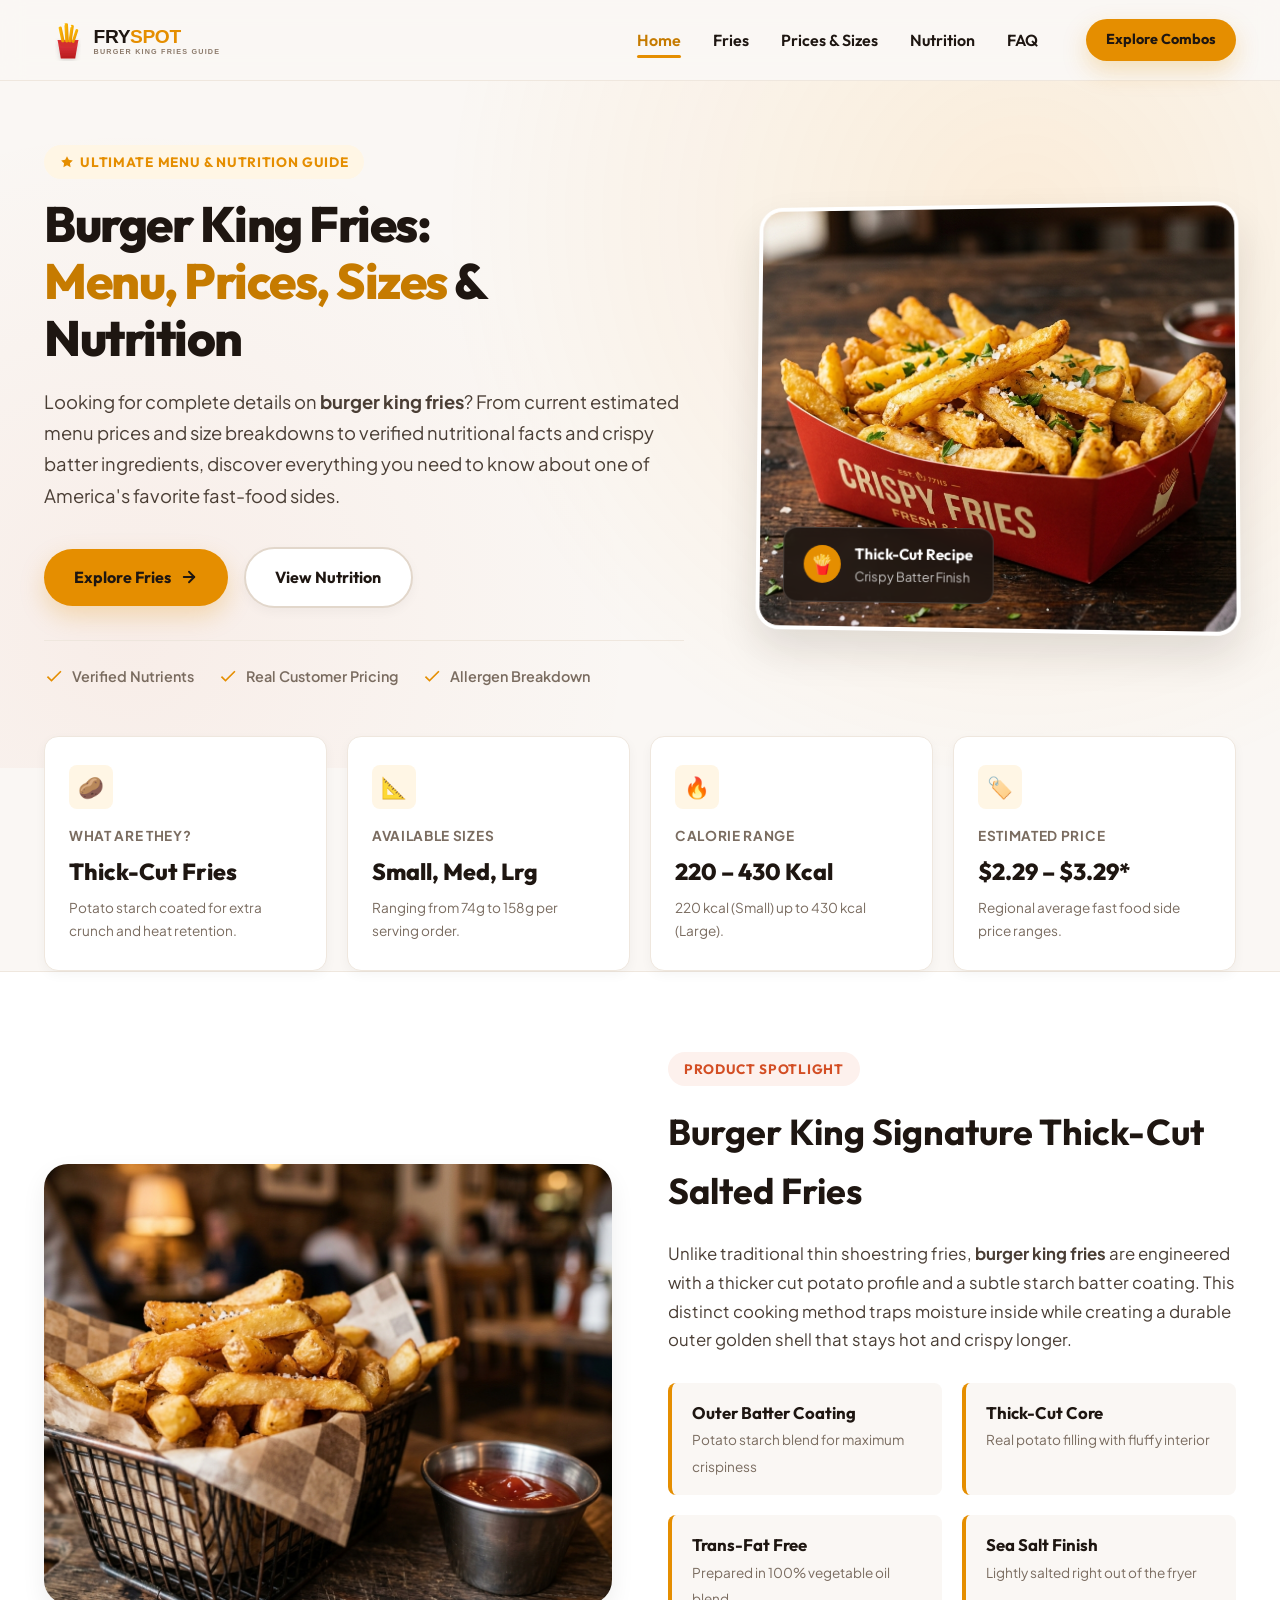
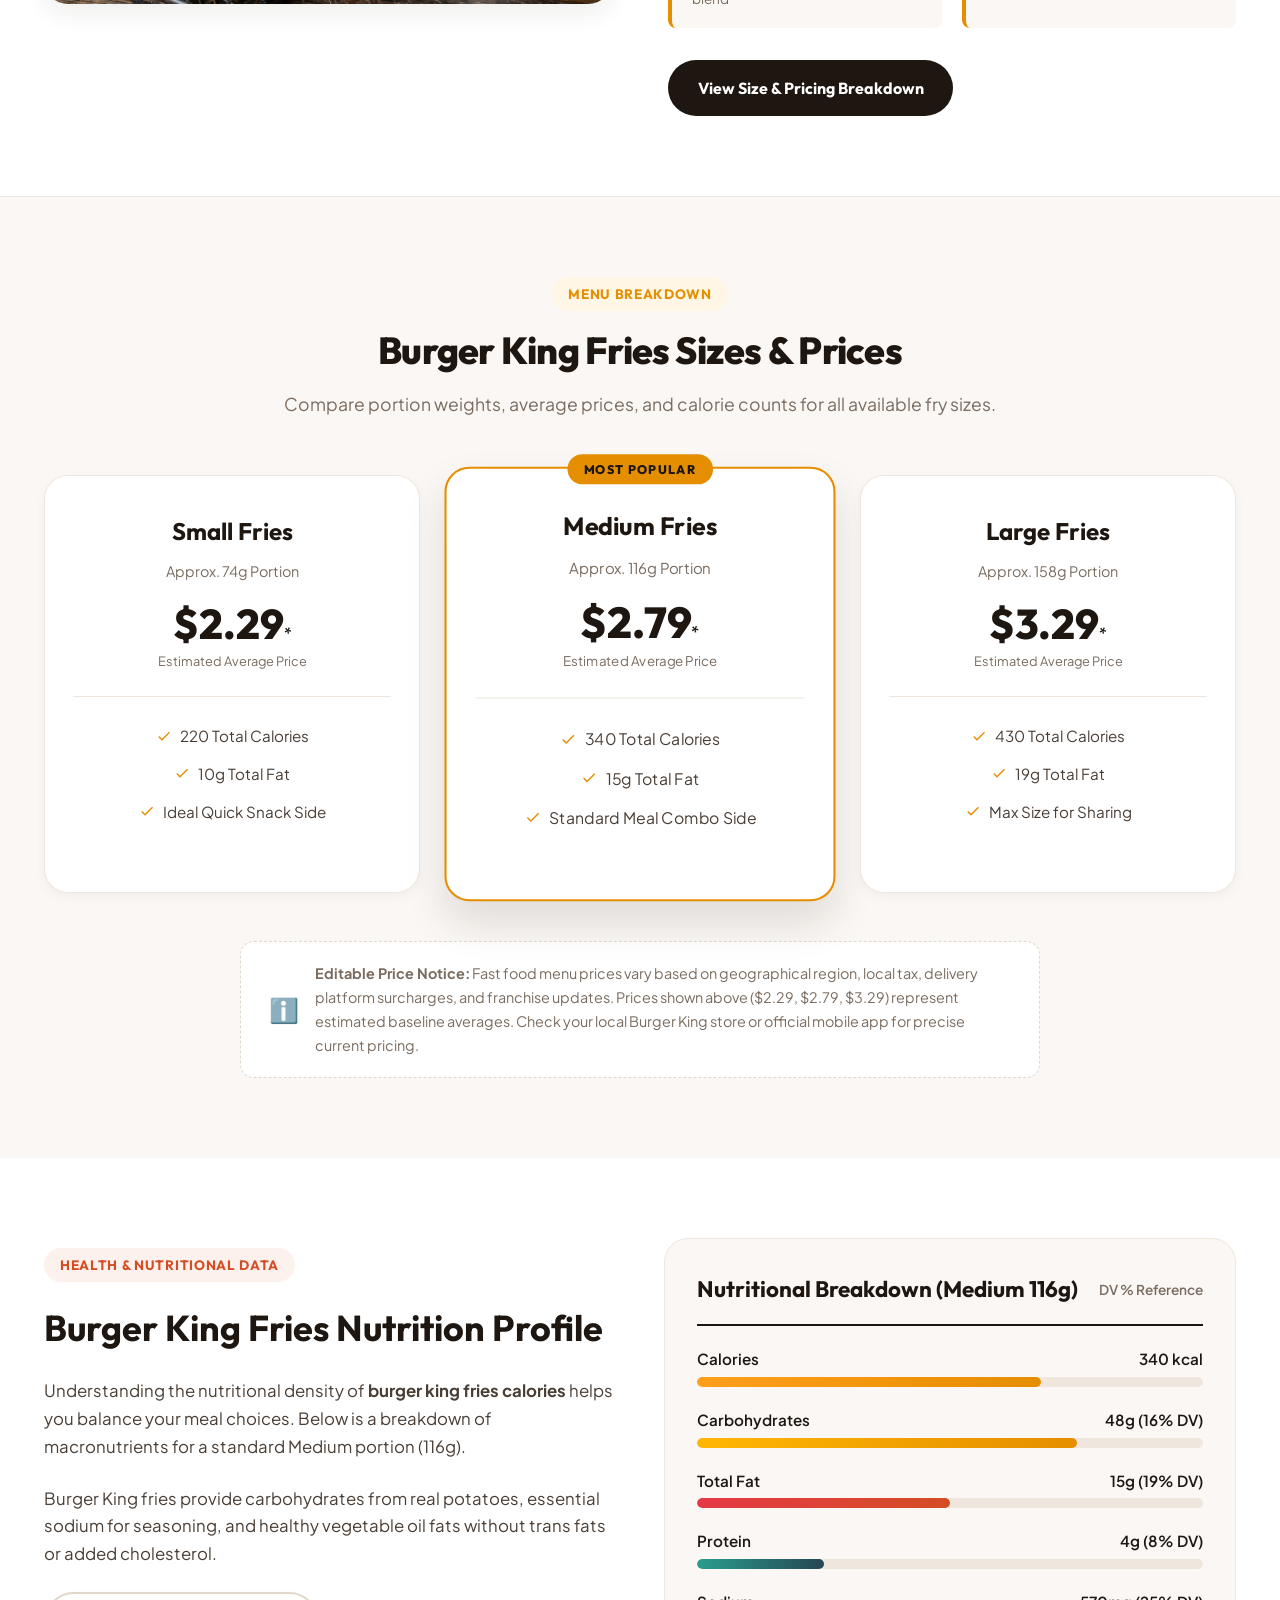
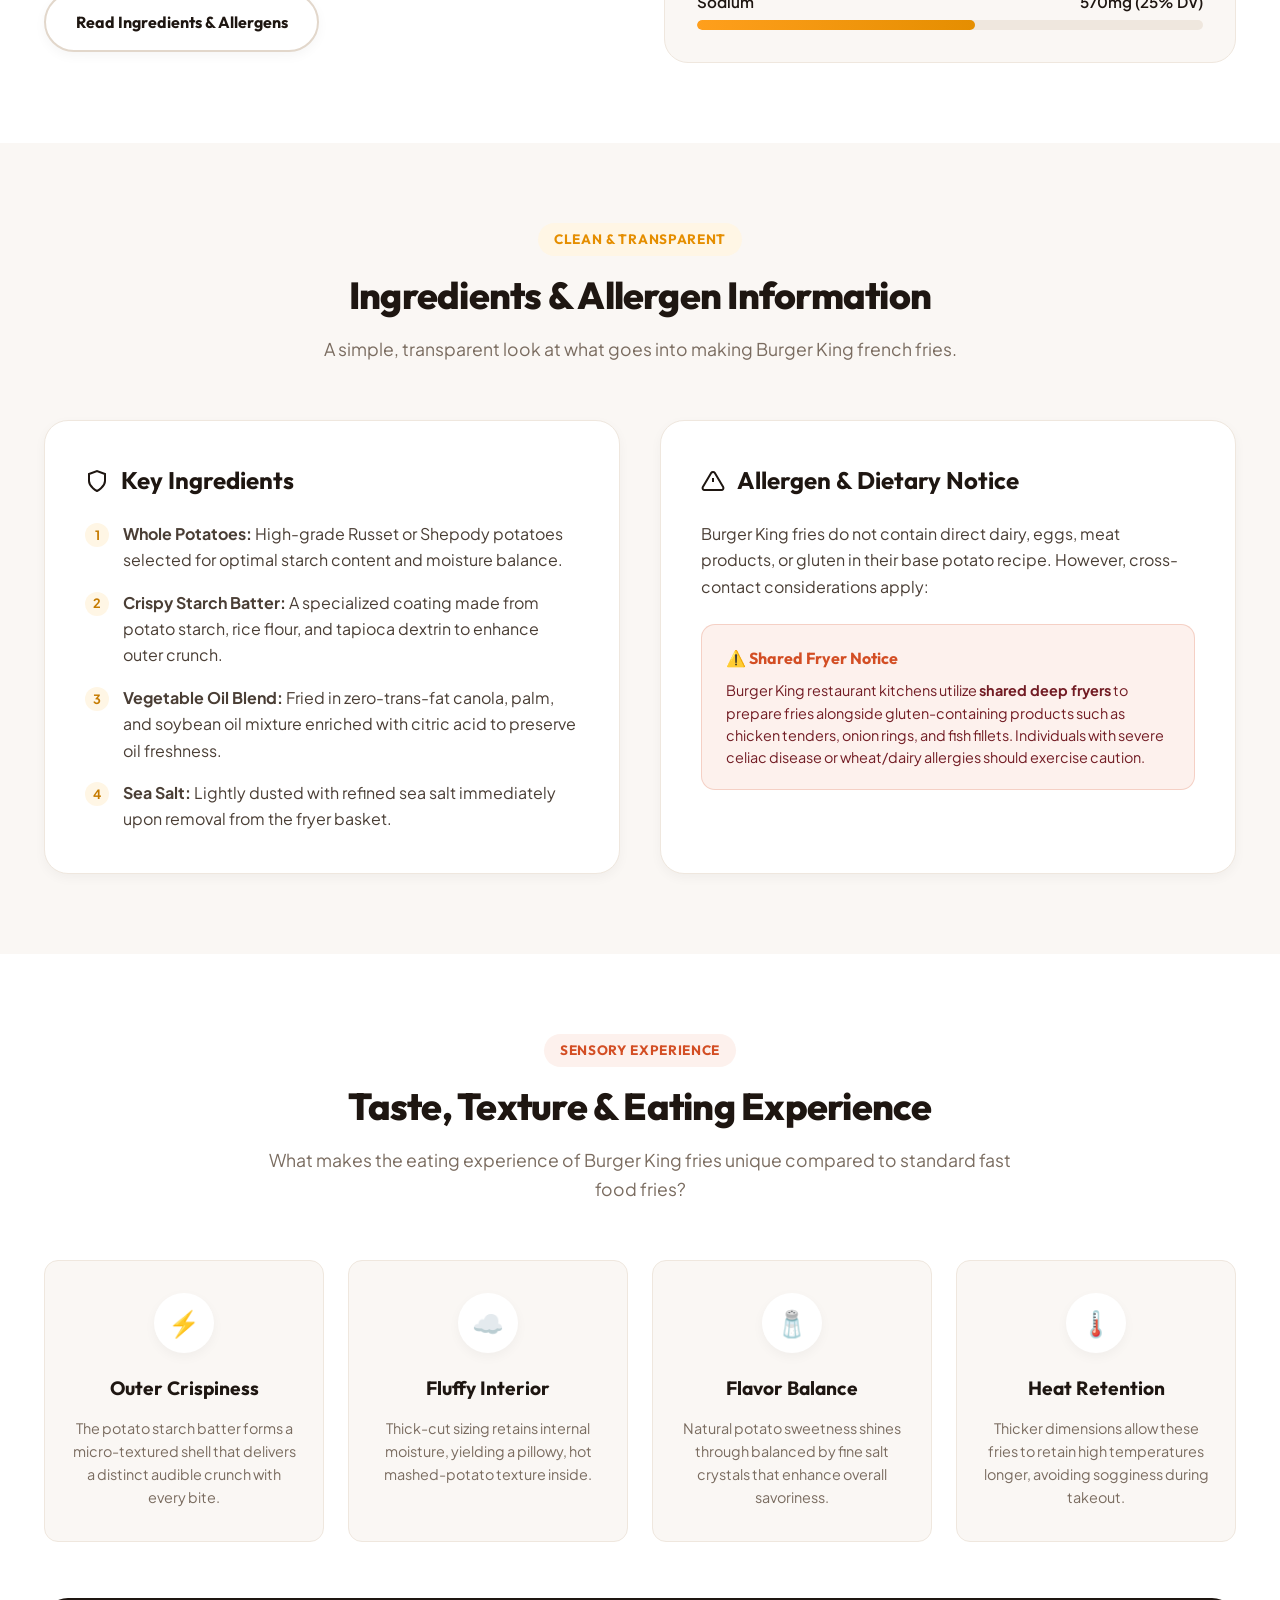
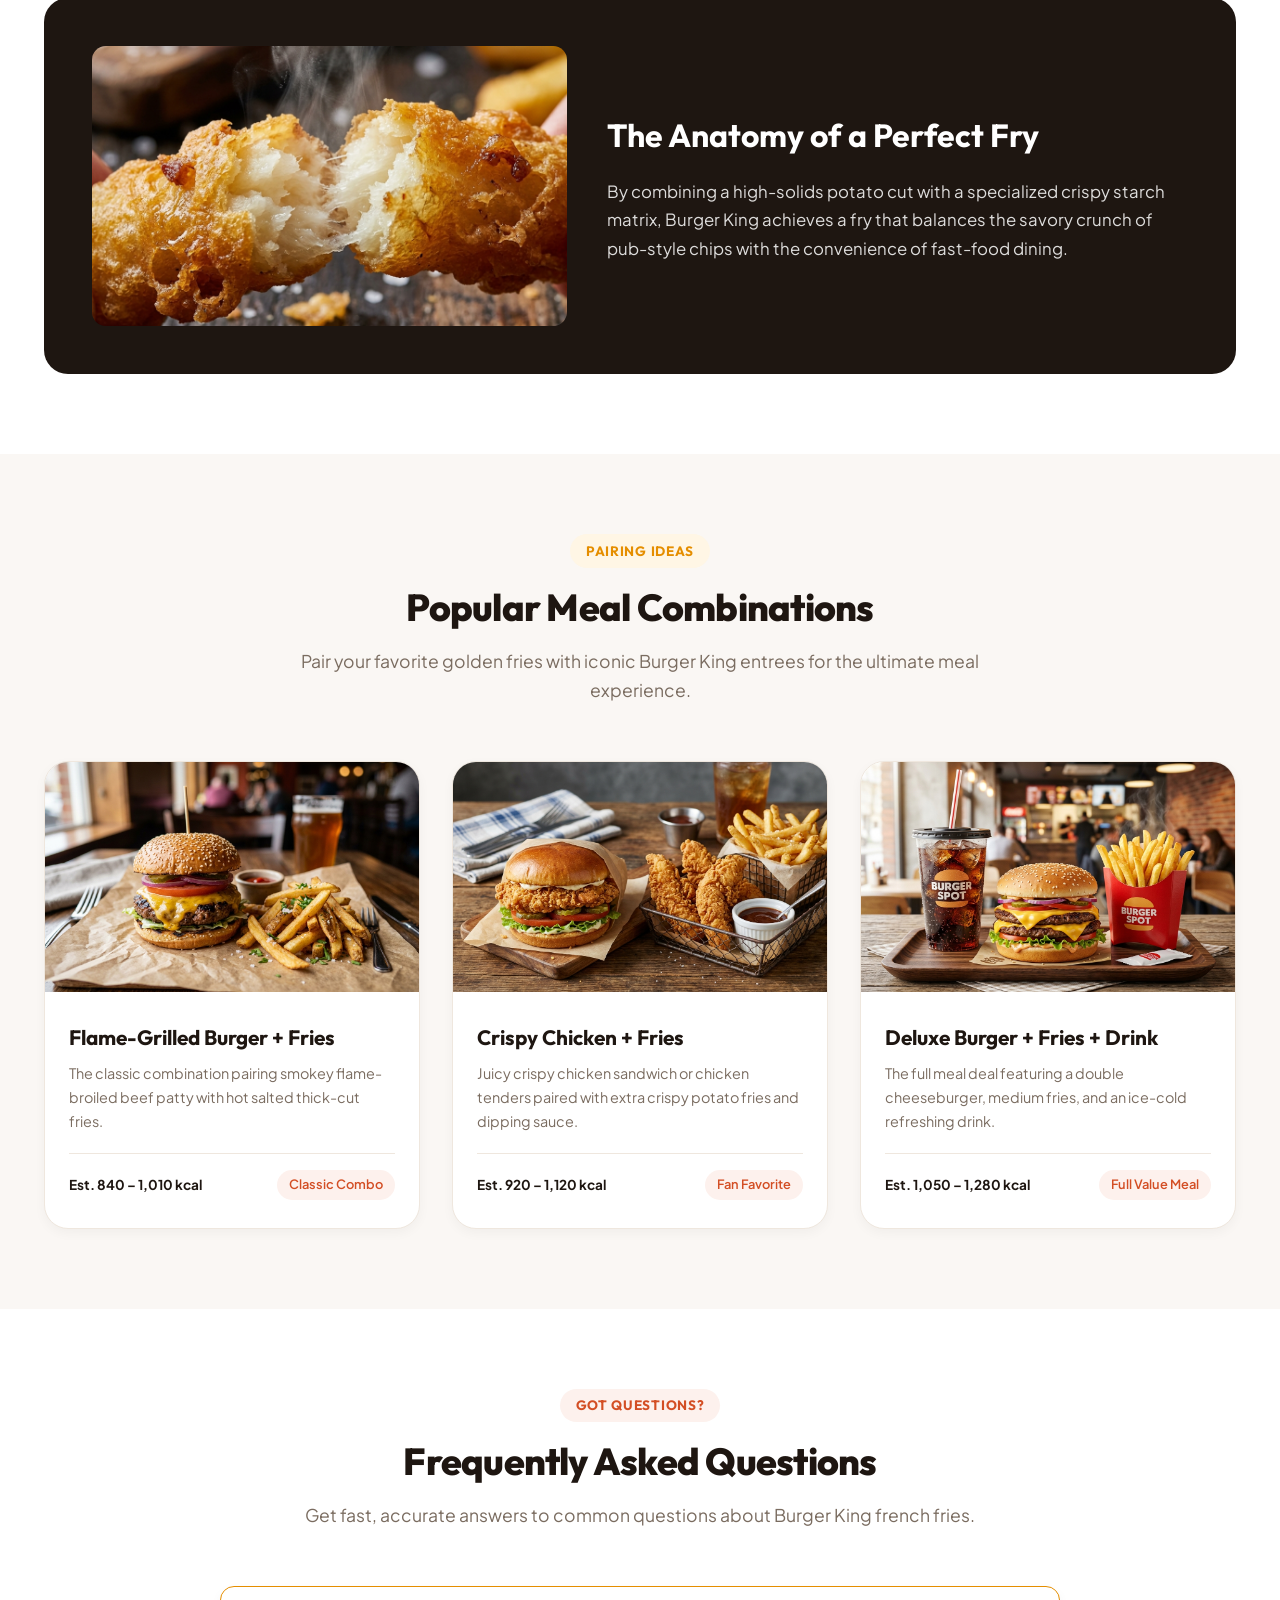
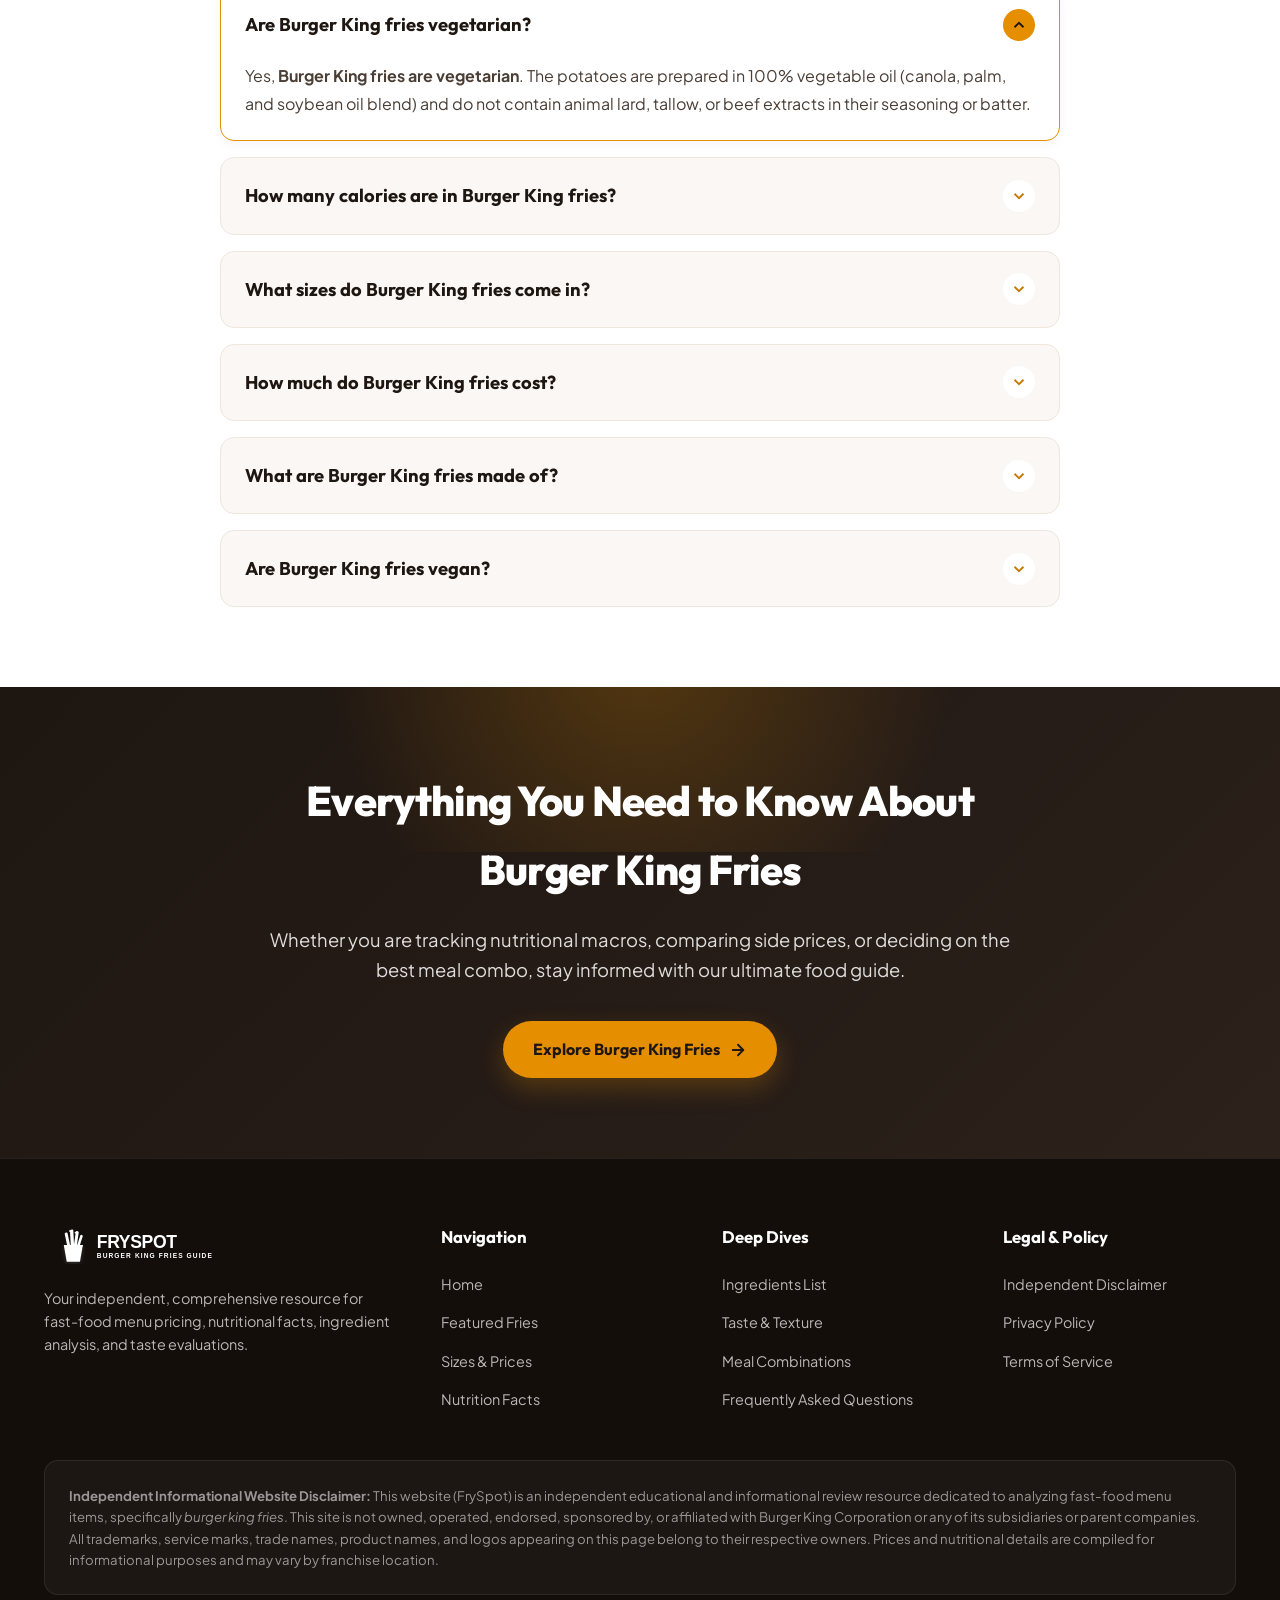
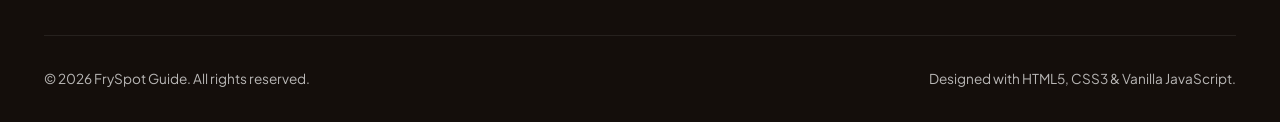
==== index.html @ f19dc8ab "first commit" ====
<!DOCTYPE html>
<html lang="en">
<head>
  <meta charset="UTF-8">
  <meta name="viewport" content="width=device-width, initial-scale=1.0">
  
  <!-- Primary SEO Metadata -->
  <title>Burger King Fries: Menu, Prices, Sizes & Nutrition Guide</title>
  <meta name="description" content="Complete guide to Burger King fries. Explore current prices, calorie counts, sizes (Small, Medium, Large), ingredients, allergen info, taste review, and meal deal combos.">
  <meta name="keywords" content="burger king fries, burger king fries menu, burger king fries prices, burger king fries calories, burger king fries nutrition, burger king fries ingredients, burger king fries sizes">
  <link rel="canonical" href="https://www.fryspotguide.com/">
  <meta name="robots" content="index, follow">

  <!-- Open Graph / Facebook -->
  <meta property="og:type" content="website">
  <meta property="og:title" content="Burger King Fries: Menu, Prices, Sizes & Nutrition Guide">
  <meta property="og:description" content="Everything you need to know about Burger King fries: prices, calories, sizes, nutrition facts, ingredients, and taste review.">
  <meta property="og:image" content="assets/hero-fries.webp">
  <meta property="og:url" content="https://www.fryspotguide.com/">

  <!-- Twitter Card -->
  <meta name="twitter:card" content="summary_large_image">
  <meta name="twitter:title" content="Burger King Fries: Menu, Prices, Sizes & Nutrition Guide">
  <meta name="twitter:description" content="Discover Burger King fries prices, nutrition breakdown, sizes, ingredients, and taste details in our comprehensive guide.">
  <meta name="twitter:image" content="assets/hero-fries.webp">

  <!-- Favicon -->
  <link rel="icon" type="image/svg+xml" href="assets/logo.svg">

  <!-- Custom Stylesheets -->
  <link rel="stylesheet" href="css/style.css">

  <!-- JSON-LD Structured Data: Product & FAQ Schema -->
  <script type="application/ld+json">
  {
    "@context": "https://schema.org",
    "@graph": [
      {
        "@type": "Product",
        "name": "Burger King Fries",
        "image": "assets/hero-fries.webp",
        "description": "Signature thick-cut salted French fries from Burger King, featuring a crispy potato coating on the outside and fluffy interior potato texture.",
        "brand": {
          "@type": "Brand",
          "name": "Burger King"
        },
        "offers": {
          "@type": "AggregateOffer",
          "priceCurrency": "USD",
          "lowPrice": "2.29",
          "highPrice": "3.29",
          "offerCount": "3"
        }
      },
      {
        "@type": "FAQPage",
        "mainEntity": [
          {
            "@type": "Question",
            "name": "Are Burger King fries vegetarian?",
            "acceptedAnswer": {
              "@type": "Answer",
              "text": "Yes, Burger King fries are cooked in 100% vegetable oil (canola, palm, and soybean blend) and do not contain animal fats or beef flavoring in their recipe."
            }
          },
          {
            "@type": "Question",
            "name": "How many calories are in Burger King fries?",
            "acceptedAnswer": {
              "@type": "Answer",
              "text": "A Small order of Burger King fries contains approximately 220 calories, a Medium order has around 340 calories, and a Large order contains roughly 430 calories."
            }
          },
          {
            "@type": "Question",
            "name": "What sizes do Burger King fries come in?",
            "acceptedAnswer": {
              "@type": "Answer",
              "text": "Burger King fries are available in three main sizes: Small (approx. 74g), Medium (approx. 116g), and Large (approx. 158g), alongside occasional promotional value sizes."
            }
          },
          {
            "@type": "Question",
            "name": "How much do Burger King fries cost?",
            "acceptedAnswer": {
              "@type": "Answer",
              "text": "On average, a Small order costs around $2.29*, a Medium costs $2.79*, and a Large order costs $3.29*. Prices vary by region, franchise location, and delivery apps."
            }
          },
          {
            "@type": "Question",
            "name": "What are Burger King fries made of?",
            "acceptedAnswer": {
              "@type": "Answer",
              "text": "Burger King fries are made from real potatoes coated in potato starch, rice flour, and tapioca dextrin to enhance crispiness, fried in vegetable oil and seasoned with sea salt."
            }
          },
          {
            "@type": "Question",
            "name": "Are Burger King fries vegan?",
            "acceptedAnswer": {
              "@type": "Answer",
              "text": "While the ingredient list is plant-based and contains no animal derivatives, Burger King fries are prepared in shared fryers alongside animal products like chicken and fish, which may present cross-contact risk for strict vegans."
            }
          }
        ]
      }
    ]
  }
  </script>
</head>
<body>

  <!-- 1. Sticky Header Navbar -->
  <header class="site-header" id="siteHeader">
    <div class="container header-container">
      <a href="#home" class="logo-link" aria-label="FrySpot Homepage">
        <img src="assets/logo.svg" alt="FrySpot Logo" class="logo-img" width="280" height="60">
      </a>

      <!-- Desktop Navigation Menu -->
      <nav aria-label="Main Navigation">
        <ul class="nav-menu" id="navMenu">
          <li><a href="#home" class="nav-link active">Home</a></li>
          <li><a href="#featured-fries" class="nav-link">Fries</a></li>
          <li><a href="#prices" class="nav-link">Prices & Sizes</a></li>
          <li><a href="#nutrition" class="nav-link">Nutrition</a></li>
          <li><a href="#faq" class="nav-link">FAQ</a></li>
          <li class="nav-cta"><a href="#meals" class="btn btn-primary" style="padding: 0.6rem 1.25rem; font-size: 0.9rem;">Explore Combos</a></li>
        </ul>
      </nav>

      <!-- Mobile Hamburger Button -->
      <button class="hamburger-btn" id="hamburgerBtn" aria-label="Toggle navigation menu" aria-expanded="false" aria-controls="navMenu">
        <span></span>
        <span></span>
        <span></span>
      </button>
    </div>
  </header>

  <!-- 2. Hero Section -->
  <section class="hero-section" id="home">
    <div class="container">
      <div class="hero-grid">
        <div class="hero-content">
          <div class="badge badge-gold">
            <svg width="14" height="14" viewBox="0 0 24 24" fill="currentColor"><path d="M12 2l3.09 6.26L22 9.27l-5 4.87 1.18 6.88L12 17.77l-6.18 3.25L7 14.14 2 9.27l6.91-1.01L12 2z"/></svg>
            Ultimate Menu &amp; Nutrition Guide
          </div>
          <h1 class="hero-title">Burger King Fries: <span>Menu, Prices, Sizes</span> &amp; Nutrition</h1>
          <p class="hero-intro">
            Looking for complete details on <strong>burger king fries</strong>? From current estimated menu prices and size breakdowns to verified nutritional facts and crispy batter ingredients, discover everything you need to know about one of America's favorite fast-food sides.
          </p>
          
          <div class="hero-actions">
            <a href="#featured-fries" class="btn btn-primary">
              Explore Fries
              <svg width="18" height="18" viewBox="0 0 24 24" fill="none" stroke="currentColor" stroke-width="2.5" stroke-linecap="round" stroke-linejoin="round"><line x1="5" y1="12" x2="19" y2="12"></line><polyline points="12 5 19 12 12 19"></polyline></svg>
            </a>
            <a href="#nutrition" class="btn btn-secondary">View Nutrition</a>
          </div>

          <div class="hero-trust-bar">
            <div class="trust-item">
              <svg class="trust-icon" viewBox="0 0 24 24" fill="currentColor"><path d="M9 16.17L4.83 12l-1.42 1.41L9 19 21 7l-1.41-1.41z"/></svg>
              <span>Verified Nutrients</span>
            </div>
            <div class="trust-item">
              <svg class="trust-icon" viewBox="0 0 24 24" fill="currentColor"><path d="M9 16.17L4.83 12l-1.42 1.41L9 19 21 7l-1.41-1.41z"/></svg>
              <span>Real Customer Pricing</span>
            </div>
            <div class="trust-item">
              <svg class="trust-icon" viewBox="0 0 24 24" fill="currentColor"><path d="M9 16.17L4.83 12l-1.42 1.41L9 19 21 7l-1.41-1.41z"/></svg>
              <span>Allergen Breakdown</span>
            </div>
          </div>
        </div>

        <div class="hero-media">
          <div class="hero-image-wrapper">
            <img src="assets/hero-fries.webp" alt="Basket of freshly cooked, golden crispy Burger King fries seasoned with sea salt" class="hero-img" width="800" height="450">
            <div class="hero-floating-badge">
              <div class="badge-icon">🍟</div>
              <div>
                <div class="badge-text-main">Thick-Cut Recipe</div>
                <div class="badge-text-sub">Crispy Batter Finish</div>
              </div>
            </div>
          </div>
        </div>
      </div>
    </div>
  </section>

  <!-- 3. Quick Information Cards -->
  <section class="quick-info-section">
    <div class="container">
      <div class="quick-info-grid">
        <div class="quick-card">
          <div class="quick-icon">🥔</div>
          <div class="quick-title">What Are They?</div>
          <div class="quick-value">Thick-Cut Fries</div>
          <div class="quick-desc">Potato starch coated for extra crunch and heat retention.</div>
        </div>

        <div class="quick-card">
          <div class="quick-icon">📐</div>
          <div class="quick-title">Available Sizes</div>
          <div class="quick-value">Small, Med, Lrg</div>
          <div class="quick-desc">Ranging from 74g to 158g per serving order.</div>
        </div>

        <div class="quick-card">
          <div class="quick-icon">🔥</div>
          <div class="quick-title">Calorie Range</div>
          <div class="quick-value">220 – 430 Kcal</div>
          <div class="quick-desc">220 kcal (Small) up to 430 kcal (Large).</div>
        </div>

        <div class="quick-card">
          <div class="quick-icon">🏷️</div>
          <div class="quick-title">Estimated Price</div>
          <div class="quick-value">$2.29 – $3.29*</div>
          <div class="quick-desc">Regional average fast food side price ranges.</div>
        </div>
      </div>
    </div>
  </section>

  <!-- 4. Featured Burger King Fries Section -->
  <section class="section featured-fries-section" id="featured-fries">
    <div class="container">
      <div class="featured-grid">
        <div class="featured-media">
          <img src="assets/featured-fries.webp" alt="Close-up detail shot of crispy golden French fries in a basket with ketchup dip" class="featured-img" width="600" height="440">
        </div>

        <div class="featured-content">
          <div class="badge">Product Spotlight</div>
          <h2>Burger King Signature Thick-Cut Salted Fries</h2>
          <p class="featured-desc">
            Unlike traditional thin shoestring fries, <strong>burger king fries</strong> are engineered with a thicker cut potato profile and a subtle starch batter coating. This distinct cooking method traps moisture inside while creating a durable outer golden shell that stays hot and crispy longer.
          </p>

          <div class="featured-highlights">
            <div class="highlight-box">
              <strong>Outer Batter Coating</strong>
              <span>Potato starch blend for maximum crispiness</span>
            </div>
            <div class="highlight-box">
              <strong>Thick-Cut Core</strong>
              <span>Real potato filling with fluffy interior</span>
            </div>
            <div class="highlight-box">
              <strong>Trans-Fat Free</strong>
              <span>Prepared in 100% vegetable oil blend</span>
            </div>
            <div class="highlight-box">
              <strong>Sea Salt Finish</strong>
              <span>Lightly salted right out of the fryer</span>
            </div>
          </div>

          <a href="#prices" class="btn btn-dark">View Size &amp; Pricing Breakdown</a>
        </div>
      </div>
    </div>
  </section>

  <!-- 5. Sizes & Prices Section -->
  <section class="section prices-section" id="prices">
    <div class="container">
      <div class="section-header">
        <div class="badge badge-gold">Menu Breakdown</div>
        <h2 class="section-title">Burger King Fries Sizes &amp; Prices</h2>
        <p class="section-subtitle">Compare portion weights, average prices, and calorie counts for all available fry sizes.</p>
      </div>

      <div class="price-cards-grid">
        <!-- Small Size -->
        <div class="price-card">
          <h3 class="size-name">Small Fries</h3>
          <div class="size-weight">Approx. 74g Portion</div>
          <div class="price-tag">$2.29<span style="font-size: 1rem; font-weight: 500;">*</span></div>
          <div class="price-disclaimer-sub">Estimated Average Price</div>
          <ul class="price-features">
            <li><svg width="16" height="16" viewBox="0 0 24 24" fill="currentColor"><path d="M9 16.17L4.83 12l-1.42 1.41L9 19 21 7l-1.41-1.41z"/></svg> 220 Total Calories</li>
            <li><svg width="16" height="16" viewBox="0 0 24 24" fill="currentColor"><path d="M9 16.17L4.83 12l-1.42 1.41L9 19 21 7l-1.41-1.41z"/></svg> 10g Total Fat</li>
            <li><svg width="16" height="16" viewBox="0 0 24 24" fill="currentColor"><path d="M9 16.17L4.83 12l-1.42 1.41L9 19 21 7l-1.41-1.41z"/></svg> Ideal Quick Snack Side</li>
          </ul>
        </div>

        <!-- Medium Size (Popular) -->
        <div class="price-card popular">
          <div class="popular-ribbon">Most Popular</div>
          <h3 class="size-name">Medium Fries</h3>
          <div class="size-weight">Approx. 116g Portion</div>
          <div class="price-tag">$2.79<span style="font-size: 1rem; font-weight: 500;">*</span></div>
          <div class="price-disclaimer-sub">Estimated Average Price</div>
          <ul class="price-features">
            <li><svg width="16" height="16" viewBox="0 0 24 24" fill="currentColor"><path d="M9 16.17L4.83 12l-1.42 1.41L9 19 21 7l-1.41-1.41z"/></svg> 340 Total Calories</li>
            <li><svg width="16" height="16" viewBox="0 0 24 24" fill="currentColor"><path d="M9 16.17L4.83 12l-1.42 1.41L9 19 21 7l-1.41-1.41z"/></svg> 15g Total Fat</li>
            <li><svg width="16" height="16" viewBox="0 0 24 24" fill="currentColor"><path d="M9 16.17L4.83 12l-1.42 1.41L9 19 21 7l-1.41-1.41z"/></svg> Standard Meal Combo Side</li>
          </ul>
        </div>

        <!-- Large Size -->
        <div class="price-card">
          <h3 class="size-name">Large Fries</h3>
          <div class="size-weight">Approx. 158g Portion</div>
          <div class="price-tag">$3.29<span style="font-size: 1rem; font-weight: 500;">*</span></div>
          <div class="price-disclaimer-sub">Estimated Average Price</div>
          <ul class="price-features">
            <li><svg width="16" height="16" viewBox="0 0 24 24" fill="currentColor"><path d="M9 16.17L4.83 12l-1.42 1.41L9 19 21 7l-1.41-1.41z"/></svg> 430 Total Calories</li>
            <li><svg width="16" height="16" viewBox="0 0 24 24" fill="currentColor"><path d="M9 16.17L4.83 12l-1.42 1.41L9 19 21 7l-1.41-1.41z"/></svg> 19g Total Fat</li>
            <li><svg width="16" height="16" viewBox="0 0 24 24" fill="currentColor"><path d="M9 16.17L4.83 12l-1.42 1.41L9 19 21 7l-1.41-1.41z"/></svg> Max Size for Sharing</li>
          </ul>
        </div>
      </div>

      <!-- Price Editable Disclaimer -->
      <div class="pricing-notice-box">
        <div class="notice-icon">ℹ️</div>
        <div class="notice-text">
          <strong>Editable Price Notice:</strong> Fast food menu prices vary based on geographical region, local tax, delivery platform surcharges, and franchise updates. Prices shown above ($2.29, $2.79, $3.29) represent estimated baseline averages. Check your local Burger King store or official mobile app for precise current pricing.
        </div>
      </div>
    </div>
  </section>

  <!-- 6. Nutrition Section -->
  <section class="section nutrition-section" id="nutrition">
    <div class="container">
      <div class="nutrition-container">
        <div class="nutrition-info-content">
          <div class="badge">Health &amp; Nutritional Data</div>
          <h2>Burger King Fries Nutrition Profile</h2>
          <p>
            Understanding the nutritional density of <strong>burger king fries calories</strong> helps you balance your meal choices. Below is a breakdown of macronutrients for a standard Medium portion (116g).
          </p>
          <p>
            Burger King fries provide carbohydrates from real potatoes, essential sodium for seasoning, and healthy vegetable oil fats without trans fats or added cholesterol.
          </p>
          <a href="#ingredients" class="btn btn-secondary">Read Ingredients &amp; Allergens</a>
        </div>

        <div class="nutrition-table-wrapper">
          <div class="nutrition-table-header">
            <h3>Nutritional Breakdown (Medium 116g)</h3>
            <span>DV % Reference</span>
          </div>

          <div class="macro-bar-list">
            <!-- Calories -->
            <div class="macro-item">
              <div class="macro-label-row">
                <span>Calories</span>
                <span>340 kcal</span>
              </div>
              <div class="macro-progress-track">
                <div class="macro-progress-fill" data-width="68%" style="width: 0%;"></div>
              </div>
            </div>

            <!-- Total Carbohydrates -->
            <div class="macro-item">
              <div class="macro-label-row">
                <span>Carbohydrates</span>
                <span>48g (16% DV)</span>
              </div>
              <div class="macro-progress-track">
                <div class="macro-progress-fill carbs" data-width="75%" style="width: 0%;"></div>
              </div>
            </div>

            <!-- Total Fat -->
            <div class="macro-item">
              <div class="macro-label-row">
                <span>Total Fat</span>
                <span>15g (19% DV)</span>
              </div>
              <div class="macro-progress-track">
                <div class="macro-progress-fill fat" data-width="50%" style="width: 0%;"></div>
              </div>
            </div>

            <!-- Protein -->
            <div class="macro-item">
              <div class="macro-label-row">
                <span>Protein</span>
                <span>4g (8% DV)</span>
              </div>
              <div class="macro-progress-track">
                <div class="macro-progress-fill protein" data-width="25%" style="width: 0%;"></div>
              </div>
            </div>

            <!-- Sodium -->
            <div class="macro-item">
              <div class="macro-label-row">
                <span>Sodium</span>
                <span>570mg (25% DV)</span>
              </div>
              <div class="macro-progress-track">
                <div class="macro-progress-fill" data-width="55%" style="width: 0%;"></div>
              </div>
            </div>
          </div>
        </div>
      </div>
    </div>
  </section>

  <!-- 7. Ingredients & Allergen Section -->
  <section class="section ingredients-section" id="ingredients">
    <div class="container">
      <div class="section-header">
        <div class="badge badge-gold">Clean &amp; Transparent</div>
        <h2 class="section-title">Ingredients &amp; Allergen Information</h2>
        <p class="section-subtitle">A simple, transparent look at what goes into making Burger King french fries.</p>
      </div>

      <div class="ingredients-grid">
        <div class="ingredients-card">
          <h3>
            <svg width="24" height="24" viewBox="0 0 24 24" fill="none" stroke="currentColor" stroke-width="2"><path d="M12 22s8-4 8-10V5l-8-3-8 3v7c0 6 8 10 8 10z"/></svg>
            Key Ingredients
          </h3>
          <ul class="ingredient-list">
            <li>
              <span class="ingredient-bullet">1</span>
              <div>
                <strong>Whole Potatoes:</strong> High-grade Russet or Shepody potatoes selected for optimal starch content and moisture balance.
              </div>
            </li>
            <li>
              <span class="ingredient-bullet">2</span>
              <div>
                <strong>Crispy Starch Batter:</strong> A specialized coating made from potato starch, rice flour, and tapioca dextrin to enhance outer crunch.
              </div>
            </li>
            <li>
              <span class="ingredient-bullet">3</span>
              <div>
                <strong>Vegetable Oil Blend:</strong> Fried in zero-trans-fat canola, palm, and soybean oil mixture enriched with citric acid to preserve oil freshness.
              </div>
            </li>
            <li>
              <span class="ingredient-bullet">4</span>
              <div>
                <strong>Sea Salt:</strong> Lightly dusted with refined sea salt immediately upon removal from the fryer basket.
              </div>
            </li>
          </ul>
        </div>

        <div class="allergen-card">
          <h3>
            <svg width="24" height="24" viewBox="0 0 24 24" fill="none" stroke="currentColor" stroke-width="2"><path d="M10.29 3.86L1.82 18a2 2 0 0 0 1.71 3h16.94a2 2 0 0 0 1.71-3L13.71 3.86a2 2 0 0 0-3.42 0z"/><line x1="12" y1="9" x2="12" y2="13"/><line x1="12" y1="17" x2="12.01" y2="17"/></svg>
            Allergen &amp; Dietary Notice
          </h3>
          <p style="margin-bottom: 1rem; color: var(--text-body);">
            Burger King fries do not contain direct dairy, eggs, meat products, or gluten in their base potato recipe. However, cross-contact considerations apply:
          </p>

          <div class="allergen-warning-box">
            <h4>⚠️ Shared Fryer Notice</h4>
            <p>
              Burger King restaurant kitchens utilize <strong>shared deep fryers</strong> to prepare fries alongside gluten-containing products such as chicken tenders, onion rings, and fish fillets. Individuals with severe celiac disease or wheat/dairy allergies should exercise caution.
            </p>
          </div>
        </div>
      </div>
    </div>
  </section>

  <!-- 8. Taste & Texture Section -->
  <section class="section sensory-section" id="sensory">
    <div class="container">
      <div class="section-header">
        <div class="badge">Sensory Experience</div>
        <h2 class="section-title">Taste, Texture &amp; Eating Experience</h2>
        <p class="section-subtitle">What makes the eating experience of Burger King fries unique compared to standard fast food fries?</p>
      </div>

      <div class="sensory-grid">
        <div class="sensory-card">
          <div class="sensory-icon-wrap">⚡</div>
          <h3>Outer Crispiness</h3>
          <p>The potato starch batter forms a micro-textured shell that delivers a distinct audible crunch with every bite.</p>
        </div>

        <div class="sensory-card">
          <div class="sensory-icon-wrap">☁️</div>
          <h3>Fluffy Interior</h3>
          <p>Thick-cut sizing retains internal moisture, yielding a pillowy, hot mashed-potato texture inside.</p>
        </div>

        <div class="sensory-card">
          <div class="sensory-icon-wrap">🧂</div>
          <h3>Flavor Balance</h3>
          <p>Natural potato sweetness shines through balanced by fine salt crystals that enhance overall savoriness.</p>
        </div>

        <div class="sensory-card">
          <div class="sensory-icon-wrap">🌡️</div>
          <h3>Heat Retention</h3>
          <p>Thicker dimensions allow these fries to retain high temperatures longer, avoiding sogginess during takeout.</p>
        </div>
      </div>

      <!-- Texture Banner Highlight -->
      <div class="texture-banner">
        <img src="assets/fries-closeup.webp" alt="Macro texture close-up shot showing crispy golden fry skin and fluffy interior potato" class="texture-banner-img" width="500" height="280">
        <div class="texture-banner-text">
          <h3>The Anatomy of a Perfect Fry</h3>
          <p>
            By combining a high-solids potato cut with a specialized crispy starch matrix, Burger King achieves a fry that balances the savory crunch of pub-style chips with the convenience of fast-food dining.
          </p>
        </div>
      </div>
    </div>
  </section>

  <!-- 9. Fries With Meals Showcase -->
  <section class="section meals-section" id="meals">
    <div class="container">
      <div class="section-header">
        <div class="badge badge-gold">Pairing Ideas</div>
        <h2 class="section-title">Popular Meal Combinations</h2>
        <p class="section-subtitle">Pair your favorite golden fries with iconic Burger King entrees for the ultimate meal experience.</p>
      </div>

      <div class="meals-grid">
        <!-- Combo 1 -->
        <div class="meal-card">
          <div class="meal-img-wrapper">
            <img src="assets/burger-fries.webp" alt="Juicy flame-grilled burger paired with golden french fries" class="meal-img" width="400" height="230">
          </div>
          <div class="meal-info">
            <h3 class="meal-title">Flame-Grilled Burger + Fries</h3>
            <p class="meal-desc">The classic combination pairing smokey flame-broiled beef patty with hot salted thick-cut fries.</p>
            <div class="meal-meta">
              <span class="meal-cal">Est. 840 – 1,010 kcal</span>
              <span class="meal-tag">Classic Combo</span>
            </div>
          </div>
        </div>

        <!-- Combo 2 -->
        <div class="meal-card">
          <div class="meal-img-wrapper">
            <img src="assets/chicken-fries.webp" alt="Crispy chicken sandwich and tenders paired with french fries" class="meal-img" width="400" height="230">
          </div>
          <div class="meal-info">
            <h3 class="meal-title">Crispy Chicken + Fries</h3>
            <p class="meal-desc">Juicy crispy chicken sandwich or chicken tenders paired with extra crispy potato fries and dipping sauce.</p>
            <div class="meal-meta">
              <span class="meal-cal">Est. 920 – 1,120 kcal</span>
              <span class="meal-tag">Fan Favorite</span>
            </div>
          </div>
        </div>

        <!-- Combo 3 -->
        <div class="meal-card">
          <div class="meal-img-wrapper">
            <img src="assets/meal-fries.webp" alt="Complete fast food meal deal with double cheeseburger, fries, and cold fountain drink" class="meal-img" width="400" height="230">
          </div>
          <div class="meal-info">
            <h3 class="meal-title">Deluxe Burger + Fries + Drink</h3>
            <p class="meal-desc">The full meal deal featuring a double cheeseburger, medium fries, and an ice-cold refreshing drink.</p>
            <div class="meal-meta">
              <span class="meal-cal">Est. 1,050 – 1,280 kcal</span>
              <span class="meal-tag">Full Value Meal</span>
            </div>
          </div>
        </div>
      </div>
    </div>
  </section>

  <!-- 10. Frequently Asked Questions (FAQ) Section -->
  <section class="section faq-section" id="faq">
    <div class="container">
      <div class="section-header">
        <div class="badge">Got Questions?</div>
        <h2 class="section-title">Frequently Asked Questions</h2>
        <p class="section-subtitle">Get fast, accurate answers to common questions about Burger King french fries.</p>
      </div>

      <div class="faq-accordion-container">
        <!-- Q1 -->
        <div class="faq-item">
          <button class="faq-button" aria-expanded="false" aria-controls="faq-ans-1">
            <span>Are Burger King fries vegetarian?</span>
            <div class="faq-icon">
              <svg width="18" height="18" viewBox="0 0 24 24" fill="none" stroke="currentColor" stroke-width="2.5"><polyline points="6 9 12 15 18 9"></polyline></svg>
            </div>
          </button>
          <div class="faq-content" id="faq-ans-1">
            <div class="faq-content-inner">
              Yes, <strong>Burger King fries are vegetarian</strong>. The potatoes are prepared in 100% vegetable oil (canola, palm, and soybean oil blend) and do not contain animal lard, tallow, or beef extracts in their seasoning or batter.
            </div>
          </div>
        </div>

        <!-- Q2 -->
        <div class="faq-item">
          <button class="faq-button" aria-expanded="false" aria-controls="faq-ans-2">
            <span>How many calories are in Burger King fries?</span>
            <div class="faq-icon">
              <svg width="18" height="18" viewBox="0 0 24 24" fill="none" stroke="currentColor" stroke-width="2.5"><polyline points="6 9 12 15 18 9"></polyline></svg>
            </div>
          </button>
          <div class="faq-content" id="faq-ans-2">
            <div class="faq-content-inner">
              Calorie counts depend on the order size: a <strong>Small order contains ~220 calories</strong>, a <strong>Medium order contains ~340 calories</strong>, and a <strong>Large order contains ~430 calories</strong>.
            </div>
          </div>
        </div>

        <!-- Q3 -->
        <div class="faq-item">
          <button class="faq-button" aria-expanded="false" aria-controls="faq-ans-3">
            <span>What sizes do Burger King fries come in?</span>
            <div class="faq-icon">
              <svg width="18" height="18" viewBox="0 0 24 24" fill="none" stroke="currentColor" stroke-width="2.5"><polyline points="6 9 12 15 18 9"></polyline></svg>
            </div>
          </button>
          <div class="faq-content" id="faq-ans-3">
            <div class="faq-content-inner">
              Burger King fries come in three primary menu sizes: <strong>Small (74g)</strong>, <strong>Medium (116g)</strong>, and <strong>Large (158g)</strong>. Promotional value meal sizes or kids meal portions may also be available at select locations.
            </div>
          </div>
        </div>

        <!-- Q4 -->
        <div class="faq-item">
          <button class="faq-button" aria-expanded="false" aria-controls="faq-ans-4">
            <span>How much do Burger King fries cost?</span>
            <div class="faq-icon">
              <svg width="18" height="18" viewBox="0 0 24 24" fill="none" stroke="currentColor" stroke-width="2.5"><polyline points="6 9 12 15 18 9"></polyline></svg>
            </div>
          </button>
          <div class="faq-content" id="faq-ans-4">
            <div class="faq-content-inner">
              Baseline regional average prices are approximately <strong>$2.29* for Small</strong>, <strong>$2.79* for Medium</strong>, and <strong>$3.29* for Large</strong>. Prices may vary by franchise location, state taxes, and third-party delivery apps.
            </div>
          </div>
        </div>

        <!-- Q5 -->
        <div class="faq-item">
          <button class="faq-button" aria-expanded="false" aria-controls="faq-ans-5">
            <span>What are Burger King fries made of?</span>
            <div class="faq-icon">
              <svg width="18" height="18" viewBox="0 0 24 24" fill="none" stroke="currentColor" stroke-width="2.5"><polyline points="6 9 12 15 18 9"></polyline></svg>
            </div>
          </button>
          <div class="faq-content" id="faq-ans-5">
            <div class="faq-content-inner">
              They are crafted from real cut potatoes coated in a crispy starch layer (potato starch, rice flour, tapioca dextrin), fried in vegetable oil, and seasoned with sea salt.
            </div>
          </div>
        </div>

        <!-- Q6 -->
        <div class="faq-item">
          <button class="faq-button" aria-expanded="false" aria-controls="faq-ans-6">
            <span>Are Burger King fries vegan?</span>
            <div class="faq-icon">
              <svg width="18" height="18" viewBox="0 0 24 24" fill="none" stroke="currentColor" stroke-width="2.5"><polyline points="6 9 12 15 18 9"></polyline></svg>
            </div>
          </button>
          <div class="faq-content" id="faq-ans-6">
            <div class="faq-content-inner">
              The fry ingredients themselves are plant-based and vegan-friendly. However, because Burger King restaurants use <strong>shared oil fryers</strong> for meat and dairy items, cross-contact can occur, which may not suit strict vegans.
            </div>
          </div>
        </div>
      </div>
    </div>
  </section>

  <!-- 11. Final Call To Action (CTA) Section -->
  <section class="final-cta-section">
    <div class="container">
      <div class="cta-box">
        <h2 class="cta-title">Everything You Need to Know About Burger King Fries</h2>
        <p class="cta-desc">
          Whether you are tracking nutritional macros, comparing side prices, or deciding on the best meal combo, stay informed with our ultimate food guide.
        </p>
        <a href="#featured-fries" class="btn btn-primary btn-large">
          Explore Burger King Fries
          <svg width="18" height="18" viewBox="0 0 24 24" fill="none" stroke="currentColor" stroke-width="2.5" stroke-linecap="round" stroke-linejoin="round"><line x1="5" y1="12" x2="19" y2="12"></line><polyline points="12 5 19 12 12 19"></polyline></svg>
        </a>
      </div>
    </div>
  </section>

  <!-- 12. Footer -->
  <footer class="site-footer">
    <div class="container">
      <div class="footer-top">
        <div class="footer-brand">
          <img src="assets/logo.svg" alt="FrySpot Logo" class="footer-brand-logo" width="220" height="48">
          <p>
            Your independent, comprehensive resource for fast-food menu pricing, nutritional facts, ingredient analysis, and taste evaluations.
          </p>
        </div>

        <div class="footer-col">
          <h4>Navigation</h4>
          <ul class="footer-links">
            <li><a href="#home">Home</a></li>
            <li><a href="#featured-fries">Featured Fries</a></li>
            <li><a href="#prices">Sizes &amp; Prices</a></li>
            <li><a href="#nutrition">Nutrition Facts</a></li>
          </ul>
        </div>

        <div class="footer-col">
          <h4>Deep Dives</h4>
          <ul class="footer-links">
            <li><a href="#ingredients">Ingredients List</a></li>
            <li><a href="#sensory">Taste &amp; Texture</a></li>
            <li><a href="#meals">Meal Combinations</a></li>
            <li><a href="#faq">Frequently Asked Questions</a></li>
          </ul>
        </div>

        <div class="footer-col">
          <h4>Legal &amp; Policy</h4>
          <ul class="footer-links">
            <li><a href="#disclaimer">Independent Disclaimer</a></li>
            <li><a href="#privacy">Privacy Policy</a></li>
            <li><a href="#terms">Terms of Service</a></li>
          </ul>
        </div>
      </div>

      <!-- Independent Website Disclaimer -->
      <div class="footer-disclaimer-box" id="disclaimer">
        <p>
          <strong>Independent Informational Website Disclaimer:</strong> This website (FrySpot) is an independent educational and informational review resource dedicated to analyzing fast-food menu items, specifically <em>burger king fries</em>. This site is not owned, operated, endorsed, sponsored by, or affiliated with Burger King Corporation or any of its subsidiaries or parent companies. All trademarks, service marks, trade names, product names, and logos appearing on this page belong to their respective owners. Prices and nutritional details are compiled for informational purposes and may vary by franchise location.
        </p>
      </div>

      <div class="footer-bottom">
        <div>&copy; 2026 FrySpot Guide. All rights reserved.</div>
        <div>Designed with HTML5, CSS3 &amp; Vanilla JavaScript.</div>
      </div>
    </div>
  </footer>

  <!-- Back to Top Floating Button -->
  <button class="back-to-top" id="backToTop" aria-label="Scroll back to top of page">
    <svg width="20" height="20" viewBox="0 0 24 24" fill="none" stroke="currentColor" stroke-width="2.5" stroke-linecap="round" stroke-linejoin="round"><line x1="12" y1="19" x2="12" y2="5"></line><polyline points="5 12 12 5 19 12"></polyline></svg>
  </button>

  <!-- Custom Vanilla JavaScript -->
  <script src="js/script.js"></script>
</body>
</html>
---- css/style.css ----
/* ==========================================================================
   Burger King Fries Guide — Comprehensive Custom CSS3 Design System
   Visual Identity: Warm Food Editorial / Deep Mocha & Golden Amber Accent
   ========================================================================== */

@import url('https://fonts.googleapis.com/css2?family=Outfit:wght@500;600;700;800&family=Plus+Jakarta+Sans:wght@400;500;600;700&display=swap');

/* --- Root CSS Variables --- */
:root {
  --font-heading: 'Outfit', -apple-system, BlinkMacSystemFont, sans-serif;
  --font-body: 'Plus Jakarta Sans', -apple-system, BlinkMacSystemFont, sans-serif;

  /* Color Palette */
  --primary-gold: #E58E00;
  --primary-gold-hover: #C67B00;
  --primary-amber: #FF9F1C;
  --accent-red: #D34E24;
  --accent-red-light: #FDF1ED;
  --dark-mocha: #1E1611;
  --dark-mocha-light: #2C211B;
  --bg-warm: #FAF7F4;
  --bg-surface: #FFFFFF;
  --bg-subtle: #F4EFEA;

  /* Text Colors */
  --text-dark: #1E1611;
  --text-body: #4A3E35;
  --text-muted: #7A6C60;
  --text-light: #FAF7F4;

  /* Border & Shadows */
  --border-light: #EFE7DE;
  --border-medium: #E2D7CB;
  --radius-sm: 8px;
  --radius-md: 14px;
  --radius-lg: 24px;
  --radius-pill: 999px;

  --shadow-sm: 0 4px 12px rgba(30, 22, 17, 0.04);
  --shadow-md: 0 10px 25px rgba(30, 22, 17, 0.07);
  --shadow-lg: 0 20px 40px rgba(30, 22, 17, 0.12);
  --shadow-gold: 0 10px 25px rgba(229, 142, 0, 0.25);

  --transition-fast: 0.2s cubic-bezier(0.16, 1, 0.3, 1);
  --transition-normal: 0.35s cubic-bezier(0.16, 1, 0.3, 1);
  --max-width: 1240px;
}

/* --- Reset & Core Setup --- */
*, *::before, *::after {
  box-sizing: border-box;
  margin: 0;
  padding: 0;
}

html {
  scroll-behavior: smooth;
  font-size: 16px;
  -webkit-text-size-adjust: 100%;
}

body {
  font-family: var(--font-body);
  background-color: var(--bg-warm);
  color: var(--text-body);
  line-height: 1.65;
  overflow-x: hidden;
}

img {
  max-width: 100%;
  height: auto;
  display: block;
}

a {
  color: inherit;
  text-decoration: none;
}

button {
  cursor: pointer;
  border: none;
  background: none;
  font-family: inherit;
}

/* --- Layout Utility --- */
.container {
  width: 100%;
  max-width: var(--max-width);
  margin: 0 auto;
  padding: 0 1.5rem;
}

.section {
  padding: 5rem 0;
}

.section-header {
  text-align: center;
  max-width: 760px;
  margin: 0 auto 3.5rem;
}

.badge {
  display: inline-flex;
  align-items: center;
  gap: 0.4rem;
  padding: 0.35rem 1rem;
  background-color: var(--accent-red-light);
  color: var(--accent-red);
  font-family: var(--font-heading);
  font-size: 0.85rem;
  font-weight: 700;
  letter-spacing: 0.05em;
  text-transform: uppercase;
  border-radius: var(--radius-pill);
  margin-bottom: 1rem;
}

.badge-gold {
  background-color: #FFF6E5;
  color: var(--primary-gold);
}

.section-title {
  font-family: var(--font-heading);
  font-size: 2.35rem;
  font-weight: 800;
  color: var(--text-dark);
  line-height: 1.25;
  letter-spacing: -0.02em;
  margin-bottom: 1rem;
}

.section-subtitle {
  font-size: 1.1rem;
  color: var(--text-muted);
}

/* --- Typography Helpers --- */
h1, h2, h3, h4, h5, h6 {
  font-family: var(--font-heading);
  color: var(--text-dark);
}

/* --- Buttons --- */
.btn {
  display: inline-flex;
  align-items: center;
  justify-content: center;
  gap: 0.6rem;
  padding: 0.95rem 1.85rem;
  font-family: var(--font-heading);
  font-weight: 700;
  font-size: 1rem;
  border-radius: var(--radius-pill);
  transition: all var(--transition-normal);
  text-align: center;
}

.btn-primary {
  background-color: var(--primary-gold);
  color: var(--dark-mocha);
  box-shadow: var(--shadow-gold);
}

.btn-primary:hover {
  background-color: var(--primary-gold-hover);
  transform: translateY(-2px);
  box-shadow: 0 14px 30px rgba(229, 142, 0, 0.35);
}

.btn-secondary {
  background-color: var(--bg-surface);
  color: var(--text-dark);
  border: 2px solid var(--border-medium);
  box-shadow: var(--shadow-sm);
}

.btn-secondary:hover {
  border-color: var(--text-dark);
  background-color: var(--dark-mocha);
  color: var(--bg-surface);
  transform: translateY(-2px);
}

.btn-dark {
  background-color: var(--dark-mocha);
  color: var(--bg-surface);
}

.btn-dark:hover {
  background-color: var(--primary-gold);
  color: var(--dark-mocha);
  transform: translateY(-2px);
}

/* --- Header / Navigation --- */
.site-header {
  position: sticky;
  top: 0;
  left: 0;
  width: 100%;
  z-index: 1000;
  background-color: rgba(250, 247, 244, 0.88);
  backdrop-filter: blur(12px);
  -webkit-backdrop-filter: blur(12px);
  border-bottom: 1px solid var(--border-light);
  transition: all var(--transition-fast);
}

.site-header.scrolled {
  box-shadow: var(--shadow-md);
  background-color: rgba(255, 255, 255, 0.96);
}

.header-container {
  display: flex;
  align-items: center;
  justify-content: space-between;
  height: 80px;
}

.logo-link {
  display: flex;
  align-items: center;
}

.logo-img {
  height: 48px;
  width: auto;
}

.nav-menu {
  display: flex;
  align-items: center;
  gap: 2rem;
  list-style: none;
}

.nav-link {
  font-family: var(--font-heading);
  font-weight: 600;
  font-size: 1rem;
  color: var(--text-dark);
  padding: 0.5rem 0;
  position: relative;
  transition: color var(--transition-fast);
}

.nav-link::after {
  content: '';
  position: absolute;
  bottom: 0;
  left: 0;
  width: 0%;
  height: 3px;
  background-color: var(--primary-gold);
  border-radius: 2px;
  transition: width var(--transition-fast);
}

.nav-link:hover, .nav-link.active {
  color: var(--primary-gold-hover);
}

.nav-link:hover::after, .nav-link.active::after {
  width: 100%;
}

.nav-cta {
  margin-left: 1rem;
}

/* Mobile Hamburger Toggle */
.hamburger-btn {
  display: none;
  flex-direction: column;
  justify-content: space-between;
  width: 30px;
  height: 20px;
  z-index: 1100;
}

.hamburger-btn span {
  display: block;
  width: 100%;
  height: 3px;
  background-color: var(--text-dark);
  border-radius: 3px;
  transition: all var(--transition-fast);
}

.hamburger-btn.is-active span:nth-child(1) {
  transform: translateY(8.5px) rotate(45deg);
}

.hamburger-btn.is-active span:nth-child(2) {
  opacity: 0;
}

.hamburger-btn.is-active span:nth-child(3) {
  transform: translateY(-8.5px) rotate(-45deg);
}

/* --- Hero Section --- */
.hero-section {
  padding: 4rem 0 5rem;
  background: radial-gradient(circle at 80% 20%, rgba(255, 159, 28, 0.12) 0%, transparent 50%),
              radial-gradient(circle at 10% 80%, rgba(211, 78, 36, 0.06) 0%, transparent 40%);
  position: relative;
  overflow: hidden;
}

.hero-grid {
  display: grid;
  grid-template-columns: 1.15fr 0.85fr;
  gap: 3.5rem;
  align-items: center;
}

.hero-content {
  max-width: 640px;
}

.hero-title {
  font-family: var(--font-heading);
  font-size: 3.1rem;
  font-weight: 800;
  line-height: 1.15;
  color: var(--text-dark);
  letter-spacing: -0.03em;
  margin-bottom: 1.25rem;
}

.hero-title span {
  color: var(--primary-gold-hover);
  position: relative;
  display: inline-block;
}

.hero-intro {
  font-size: 1.15rem;
  color: var(--text-body);
  margin-bottom: 2.25rem;
  line-height: 1.7;
}

.hero-actions {
  display: flex;
  flex-wrap: wrap;
  gap: 1rem;
  align-items: center;
  margin-bottom: 2rem;
}

.hero-trust-bar {
  display: flex;
  align-items: center;
  gap: 1.5rem;
  padding-top: 1.5rem;
  border-top: 1px solid var(--border-light);
}

.trust-item {
  display: flex;
  align-items: center;
  gap: 0.5rem;
  font-size: 0.9rem;
  font-weight: 600;
  color: var(--text-muted);
}

.trust-icon {
  width: 20px;
  height: 20px;
  color: var(--primary-gold);
}

.hero-media {
  position: relative;
}

.hero-image-wrapper {
  position: relative;
  border-radius: var(--radius-lg);
  overflow: hidden;
  box-shadow: var(--shadow-lg);
  border: 4px solid var(--bg-surface);
  transform: perspective(1000px) rotateY(-4deg) rotateX(2deg);
  transition: transform var(--transition-normal);
}

.hero-image-wrapper:hover {
  transform: perspective(1000px) rotateY(0deg) rotateX(0deg);
}

.hero-img {
  width: 100%;
  height: 420px;
  object-fit: cover;
  display: block;
}

.hero-floating-badge {
  position: absolute;
  bottom: 1.5rem;
  left: 1.5rem;
  background-color: rgba(30, 22, 17, 0.9);
  backdrop-filter: blur(8px);
  color: var(--bg-surface);
  padding: 0.85rem 1.25rem;
  border-radius: var(--radius-md);
  display: flex;
  align-items: center;
  gap: 0.85rem;
  box-shadow: var(--shadow-md);
  border: 1px solid rgba(255,255,255,0.15);
}

.badge-icon {
  width: 38px;
  height: 38px;
  background-color: var(--primary-gold);
  border-radius: 50%;
  display: flex;
  align-items: center;
  justify-content: center;
  color: var(--dark-mocha);
  font-size: 1.2rem;
}

.badge-text-main {
  font-family: var(--font-heading);
  font-weight: 700;
  font-size: 0.95rem;
}

.badge-text-sub {
  font-size: 0.8rem;
  color: rgba(255,255,255,0.75);
}

/* --- Quick Info Section --- */
.quick-info-section {
  margin-top: -2rem;
  position: relative;
  z-index: 10;
}

.quick-info-grid {
  display: grid;
  grid-template-columns: repeat(4, 1fr);
  gap: 1.25rem;
}

.quick-card {
  background-color: var(--bg-surface);
  padding: 1.75rem 1.5rem;
  border-radius: var(--radius-md);
  border: 1px solid var(--border-light);
  box-shadow: var(--shadow-sm);
  transition: transform var(--transition-fast), box-shadow var(--transition-fast);
}

.quick-card:hover {
  transform: translateY(-4px);
  box-shadow: var(--shadow-md);
  border-color: var(--primary-gold);
}

.quick-icon {
  width: 44px;
  height: 44px;
  background-color: #FFF6E5;
  color: var(--primary-gold-hover);
  border-radius: var(--radius-sm);
  display: flex;
  align-items: center;
  justify-content: center;
  font-size: 1.3rem;
  margin-bottom: 1rem;
}

.quick-title {
  font-size: 0.85rem;
  text-transform: uppercase;
  letter-spacing: 0.05em;
  color: var(--text-muted);
  font-weight: 700;
  margin-bottom: 0.35rem;
}

.quick-value {
  font-family: var(--font-heading);
  font-size: 1.45rem;
  font-weight: 800;
  color: var(--text-dark);
}

.quick-desc {
  font-size: 0.85rem;
  color: var(--text-muted);
  margin-top: 0.35rem;
}

/* --- Featured Fries Section --- */
.featured-fries-section {
  background-color: var(--bg-surface);
  border-top: 1px solid var(--border-light);
  border-bottom: 1px solid var(--border-light);
}

.featured-grid {
  display: grid;
  grid-template-columns: 1fr 1fr;
  gap: 3.5rem;
  align-items: center;
}

.featured-media {
  position: relative;
}

.featured-img {
  border-radius: var(--radius-lg);
  box-shadow: var(--shadow-md);
  width: 100%;
  height: 440px;
  object-fit: cover;
}

.featured-content h2 {
  font-size: 2.25rem;
  margin-bottom: 1.25rem;
}

.featured-desc {
  font-size: 1.05rem;
  color: var(--text-body);
  margin-bottom: 1.75rem;
  line-height: 1.7;
}

.featured-highlights {
  display: grid;
  grid-template-columns: 1fr 1fr;
  gap: 1.25rem;
  margin-bottom: 2rem;
}

.highlight-box {
  background-color: var(--bg-warm);
  padding: 1rem 1.25rem;
  border-radius: var(--radius-sm);
  border-left: 4px solid var(--primary-gold);
}

.highlight-box strong {
  display: block;
  font-family: var(--font-heading);
  font-size: 1.05rem;
  color: var(--text-dark);
}

.highlight-box span {
  font-size: 0.85rem;
  color: var(--text-muted);
}

/* --- Sizes & Prices Section --- */
.prices-section {
  background-color: var(--bg-warm);
}

.price-cards-grid {
  display: grid;
  grid-template-columns: repeat(3, 1fr);
  gap: 2rem;
  margin-bottom: 3rem;
}

.price-card {
  background-color: var(--bg-surface);
  border-radius: var(--radius-lg);
  padding: 2.25rem 1.75rem;
  border: 1px solid var(--border-light);
  box-shadow: var(--shadow-sm);
  text-align: center;
  position: relative;
  transition: all var(--transition-normal);
}

.price-card.popular {
  border: 2px solid var(--primary-gold);
  transform: scale(1.04);
  box-shadow: var(--shadow-lg);
}

.popular-ribbon {
  position: absolute;
  top: -14px;
  left: 50%;
  transform: translateX(-50%);
  background-color: var(--primary-gold);
  color: var(--dark-mocha);
  font-family: var(--font-heading);
  font-weight: 800;
  font-size: 0.75rem;
  letter-spacing: 0.08em;
  text-transform: uppercase;
  padding: 0.3rem 1rem;
  border-radius: var(--radius-pill);
}

.size-name {
  font-size: 1.5rem;
  margin-bottom: 0.5rem;
}

.size-weight {
  font-size: 0.9rem;
  color: var(--text-muted);
  margin-bottom: 1.25rem;
}

.price-tag {
  font-family: var(--font-heading);
  font-size: 2.6rem;
  font-weight: 800;
  color: var(--text-dark);
  line-height: 1;
  margin-bottom: 0.35rem;
}

.price-disclaimer-sub {
  font-size: 0.8rem;
  color: var(--text-muted);
  margin-bottom: 1.5rem;
}

.price-features {
  list-style: none;
  border-top: 1px solid var(--border-light);
  padding-top: 1.25rem;
  margin-bottom: 1.5rem;
}

.price-features li {
  font-size: 0.95rem;
  color: var(--text-body);
  padding: 0.4rem 0;
  display: flex;
  align-items: center;
  justify-content: center;
  gap: 0.5rem;
}

.price-features li svg {
  color: var(--primary-gold);
}

/* Pricing Note Box */
.pricing-notice-box {
  background-color: var(--bg-surface);
  border: 1px dashed var(--border-medium);
  padding: 1.25rem 1.75rem;
  border-radius: var(--radius-md);
  display: flex;
  align-items: center;
  gap: 1rem;
  max-width: 800px;
  margin: 0 auto;
}

.notice-icon {
  font-size: 1.5rem;
  color: var(--primary-gold-hover);
  flex-shrink: 0;
}

.notice-text {
  font-size: 0.9rem;
  color: var(--text-muted);
}

/* --- Nutrition Section --- */
.nutrition-section {
  background-color: var(--bg-surface);
}

.nutrition-container {
  display: grid;
  grid-template-columns: 1fr 1fr;
  gap: 3rem;
  align-items: center;
}

.nutrition-table-wrapper {
  background-color: var(--bg-warm);
  padding: 2rem;
  border-radius: var(--radius-lg);
  border: 1px solid var(--border-light);
}

.nutrition-table-header {
  display: flex;
  justify-content: space-between;
  align-items: center;
  padding-bottom: 1rem;
  border-bottom: 2px solid var(--text-dark);
  margin-bottom: 1.25rem;
}

.nutrition-table-header h3 {
  font-size: 1.4rem;
}

.nutrition-table-header span {
  font-size: 0.85rem;
  color: var(--text-muted);
  font-weight: 600;
}

.macro-bar-list {
  display: flex;
  flex-direction: column;
  gap: 1.25rem;
}

.macro-item {
  display: flex;
  flex-direction: column;
  gap: 0.35rem;
}

.macro-label-row {
  display: flex;
  justify-content: space-between;
  font-weight: 600;
  font-size: 0.95rem;
  color: var(--text-dark);
}

.macro-progress-track {
  width: 100%;
  height: 10px;
  background-color: var(--border-light);
  border-radius: var(--radius-pill);
  overflow: hidden;
}

.macro-progress-fill {
  height: 100%;
  background: linear-gradient(90deg, var(--primary-amber), var(--primary-gold));
  border-radius: var(--radius-pill);
  transition: width 1s ease-out;
}

.macro-progress-fill.fat { background: linear-gradient(90deg, #E63946, #D34E24); }
.macro-progress-fill.carbs { background: linear-gradient(90deg, #FFB703, #E58E00); }
.macro-progress-fill.protein { background: linear-gradient(90deg, #2A9D8F, #264653); }

.nutrition-info-content h2 {
  font-size: 2.25rem;
  margin-bottom: 1.25rem;
}

.nutrition-info-content p {
  font-size: 1.05rem;
  color: var(--text-body);
  margin-bottom: 1.5rem;
}

/* --- Ingredients Section --- */
.ingredients-section {
  background-color: var(--bg-warm);
}

.ingredients-grid {
  display: grid;
  grid-template-columns: 1fr 1fr;
  gap: 2.5rem;
}

.ingredients-card, .allergen-card {
  background-color: var(--bg-surface);
  border-radius: var(--radius-lg);
  padding: 2.5rem;
  border: 1px solid var(--border-light);
  box-shadow: var(--shadow-sm);
}

.ingredients-card h3, .allergen-card h3 {
  font-size: 1.5rem;
  margin-bottom: 1.25rem;
  display: flex;
  align-items: center;
  gap: 0.75rem;
}

.ingredient-list {
  list-style: none;
  display: flex;
  flex-direction: column;
  gap: 1rem;
}

.ingredient-list li {
  display: flex;
  align-items: flex-start;
  gap: 0.85rem;
  font-size: 1rem;
}

.ingredient-bullet {
  width: 24px;
  height: 24px;
  background-color: #FFF6E5;
  color: var(--primary-gold-hover);
  border-radius: 50%;
  display: flex;
  align-items: center;
  justify-content: center;
  font-size: 0.8rem;
  font-weight: 700;
  flex-shrink: 0;
  margin-top: 0.15rem;
}

.allergen-warning-box {
  background-color: var(--accent-red-light);
  border: 1px solid rgba(211, 78, 36, 0.2);
  padding: 1.25rem 1.5rem;
  border-radius: var(--radius-md);
  margin-top: 1.5rem;
}

.allergen-warning-box h4 {
  color: var(--accent-red);
  font-size: 1rem;
  margin-bottom: 0.5rem;
}

.allergen-warning-box p {
  font-size: 0.9rem;
  color: #721C24;
  line-height: 1.55;
}

/* --- Taste & Texture Section --- */
.sensory-section {
  background-color: var(--bg-surface);
}

.sensory-grid {
  display: grid;
  grid-template-columns: repeat(4, 1fr);
  gap: 1.5rem;
}

.sensory-card {
  background-color: var(--bg-warm);
  border-radius: var(--radius-md);
  padding: 2rem 1.5rem;
  border: 1px solid var(--border-light);
  text-align: center;
  transition: transform var(--transition-normal), box-shadow var(--transition-normal);
}

.sensory-card:hover {
  transform: translateY(-6px);
  box-shadow: var(--shadow-md);
  border-color: var(--primary-gold);
}

.sensory-icon-wrap {
  width: 60px;
  height: 60px;
  background-color: var(--bg-surface);
  border-radius: 50%;
  display: flex;
  align-items: center;
  justify-content: center;
  font-size: 1.6rem;
  margin: 0 auto 1.25rem;
  box-shadow: var(--shadow-sm);
  color: var(--primary-gold-hover);
}

.sensory-card h3 {
  font-size: 1.2rem;
  margin-bottom: 0.75rem;
}

.sensory-card p {
  font-size: 0.9rem;
  color: var(--text-muted);
  line-height: 1.6;
}

.texture-banner {
  margin-top: 3.5rem;
  background-color: var(--dark-mocha);
  border-radius: var(--radius-lg);
  padding: 3rem;
  color: var(--bg-surface);
  display: grid;
  grid-template-columns: 0.9fr 1.1fr;
  gap: 2.5rem;
  align-items: center;
}

.texture-banner-img {
  border-radius: var(--radius-md);
  height: 280px;
  object-fit: cover;
  width: 100%;
}

.texture-banner-text h3 {
  color: var(--bg-surface);
  font-size: 2rem;
  margin-bottom: 1rem;
}

.texture-banner-text p {
  color: rgba(255, 255, 255, 0.85);
  font-size: 1.05rem;
  line-height: 1.7;
}

/* --- Meals Showcase Section --- */
.meals-section {
  background-color: var(--bg-warm);
}

.meals-grid {
  display: grid;
  grid-template-columns: repeat(3, 1fr);
  gap: 2rem;
}

.meal-card {
  background-color: var(--bg-surface);
  border-radius: var(--radius-lg);
  overflow: hidden;
  border: 1px solid var(--border-light);
  box-shadow: var(--shadow-sm);
  transition: transform var(--transition-normal), box-shadow var(--transition-normal);
}

.meal-card:hover {
  transform: translateY(-8px);
  box-shadow: var(--shadow-lg);
}

.meal-img-wrapper {
  overflow: hidden;
  height: 230px;
}

.meal-img {
  width: 100%;
  height: 100%;
  object-fit: cover;
  transition: transform var(--transition-normal);
}

.meal-card:hover .meal-img {
  transform: scale(1.06);
}

.meal-info {
  padding: 1.75rem 1.5rem;
}

.meal-title {
  font-size: 1.3rem;
  margin-bottom: 0.5rem;
}

.meal-desc {
  font-size: 0.9rem;
  color: var(--text-muted);
  margin-bottom: 1.25rem;
}

.meal-meta {
  display: flex;
  justify-content: space-between;
  align-items: center;
  padding-top: 1rem;
  border-top: 1px solid var(--border-light);
}

.meal-cal {
  font-size: 0.85rem;
  font-weight: 700;
  color: var(--text-dark);
}

.meal-tag {
  font-size: 0.8rem;
  color: var(--accent-red);
  background-color: var(--accent-red-light);
  padding: 0.25rem 0.75rem;
  border-radius: var(--radius-pill);
  font-weight: 600;
}

/* --- FAQ Section --- */
.faq-section {
  background-color: var(--bg-surface);
}

.faq-accordion-container {
  max-width: 840px;
  margin: 0 auto;
  display: flex;
  flex-direction: column;
  gap: 1rem;
}

.faq-item {
  border: 1px solid var(--border-light);
  border-radius: var(--radius-md);
  overflow: hidden;
  background-color: var(--bg-warm);
  transition: border-color var(--transition-fast);
}

.faq-item.is-open {
  border-color: var(--primary-gold);
  background-color: var(--bg-surface);
  box-shadow: var(--shadow-sm);
}

.faq-button {
  width: 100%;
  padding: 1.35rem 1.5rem;
  display: flex;
  justify-content: space-between;
  align-items: center;
  text-align: left;
  font-family: var(--font-heading);
  font-size: 1.15rem;
  font-weight: 700;
  color: var(--text-dark);
  gap: 1rem;
}

.faq-icon {
  width: 32px;
  height: 32px;
  background-color: var(--bg-surface);
  border-radius: 50%;
  display: flex;
  align-items: center;
  justify-content: center;
  color: var(--primary-gold-hover);
  flex-shrink: 0;
  transition: transform var(--transition-normal);
}

.faq-item.is-open .faq-icon {
  transform: rotate(180deg);
  background-color: var(--primary-gold);
  color: var(--dark-mocha);
}

.faq-content {
  max-height: 0;
  overflow: hidden;
  transition: max-height 0.4s cubic-bezier(0.16, 1, 0.3, 1), padding 0.3s ease;
}

.faq-content-inner {
  padding: 0 1.5rem 1.5rem;
  font-size: 1rem;
  color: var(--text-body);
  line-height: 1.7;
}

/* --- Final CTA Section --- */
.final-cta-section {
  background: linear-gradient(135deg, var(--dark-mocha) 0%, var(--dark-mocha-light) 100%);
  color: var(--bg-surface);
  padding: 5rem 0;
  text-align: center;
  position: relative;
  overflow: hidden;
}

.final-cta-section::before {
  content: '';
  position: absolute;
  top: -50%;
  left: 50%;
  transform: translateX(-50%);
  width: 800px;
  height: 400px;
  background: radial-gradient(circle, rgba(229, 142, 0, 0.25) 0%, transparent 70%);
  pointer-events: none;
}

.cta-box {
  max-width: 760px;
  margin: 0 auto;
  position: relative;
  z-index: 5;
}

.cta-title {
  color: var(--bg-surface);
  font-size: 2.6rem;
  font-weight: 800;
  margin-bottom: 1.25rem;
  letter-spacing: -0.02em;
}

.cta-desc {
  font-size: 1.15rem;
  color: rgba(255, 255, 255, 0.85);
  margin-bottom: 2.25rem;
  line-height: 1.65;
}

/* --- Footer --- */
.site-footer {
  background-color: #140E0B;
  color: rgba(255, 255, 255, 0.7);
  padding: 4rem 0 2rem;
  border-top: 1px solid rgba(255, 255, 255, 0.08);
}

.footer-top {
  display: grid;
  grid-template-columns: 1.5fr 1fr 1fr 1fr;
  gap: 3rem;
  margin-bottom: 3rem;
}

.footer-brand-logo {
  height: 44px;
  filter: brightness(0) invert(1);
  margin-bottom: 1.25rem;
}

.footer-brand p {
  font-size: 0.9rem;
  line-height: 1.6;
}

.footer-col h4 {
  color: var(--bg-surface);
  font-size: 1.05rem;
  margin-bottom: 1.25rem;
}

.footer-links {
  list-style: none;
  display: flex;
  flex-direction: column;
  gap: 0.75rem;
}

.footer-links a {
  font-size: 0.9rem;
  transition: color var(--transition-fast);
}

.footer-links a:hover {
  color: var(--primary-gold);
}

.footer-disclaimer-box {
  background-color: rgba(255, 255, 255, 0.04);
  border-radius: var(--radius-md);
  padding: 1.5rem;
  margin-bottom: 2.5rem;
  border: 1px solid rgba(255, 255, 255, 0.08);
}

.footer-disclaimer-box p {
  font-size: 0.825rem;
  line-height: 1.6;
  color: rgba(255, 255, 255, 0.55);
}

.footer-bottom {
  display: flex;
  justify-content: space-between;
  align-items: center;
  padding-top: 2rem;
  border-top: 1px solid rgba(255, 255, 255, 0.08);
  font-size: 0.85rem;
}

/* Back to Top Button */
.back-to-top {
  position: fixed;
  bottom: 2rem;
  right: 2rem;
  width: 48px;
  height: 48px;
  background-color: var(--primary-gold);
  color: var(--dark-mocha);
  border-radius: 50%;
  display: flex;
  align-items: center;
  justify-content: center;
  box-shadow: var(--shadow-md);
  opacity: 0;
  visibility: hidden;
  transition: all var(--transition-fast);
  z-index: 900;
}

.back-to-top.is-visible {
  opacity: 1;
  visibility: visible;
}

.back-to-top:hover {
  transform: translateY(-4px);
  background-color: var(--primary-gold-hover);
}

/* ==========================================================================
   Responsive Breakpoints
   ========================================================================== */

@media (max-width: 1024px) {
  .hero-title { font-size: 2.5rem; }
  .hero-grid { grid-template-columns: 1fr; gap: 2.5rem; }
  .hero-media { max-width: 600px; margin: 0 auto; }
  .quick-info-grid { grid-template-columns: repeat(2, 1fr); }
  .featured-grid { grid-template-columns: 1fr; gap: 2.5rem; }
  .nutrition-container { grid-template-columns: 1fr; gap: 2.5rem; }
  .sensory-grid { grid-template-columns: repeat(2, 1fr); }
  .texture-banner { grid-template-columns: 1fr; text-align: center; }
  .footer-top { grid-template-columns: 1fr 1fr; gap: 2rem; }
}

@media (max-width: 768px) {
  .hamburger-btn { display: flex; }
  
  .nav-menu {
    position: fixed;
    top: 80px;
    left: 0;
    width: 100%;
    height: calc(100vh - 80px);
    background-color: var(--bg-surface);
    flex-direction: column;
    justify-content: flex-start;
    padding: 3rem 2rem;
    gap: 2rem;
    transform: translateX(100%);
    transition: transform var(--transition-normal);
    box-shadow: var(--shadow-lg);
  }

  .nav-menu.is-open {
    transform: translateX(0);
  }

  .nav-link { font-size: 1.25rem; }

  .hero-title { font-size: 2.1rem; }
  .section-title { font-size: 1.85rem; }
  .price-cards-grid { grid-template-columns: 1fr; }
  .ingredients-grid { grid-template-columns: 1fr; }
  .meals-grid { grid-template-columns: 1fr; }
  .footer-top { grid-template-columns: 1fr; }
  .footer-bottom { flex-direction: column; gap: 1rem; text-align: center; }
}

@media (max-width: 480px) {
  .quick-info-grid { grid-template-columns: 1fr; }
  .sensory-grid { grid-template-columns: 1fr; }
  .hero-actions { flex-direction: column; width: 100%; }
  .btn { width: 100%; }
}
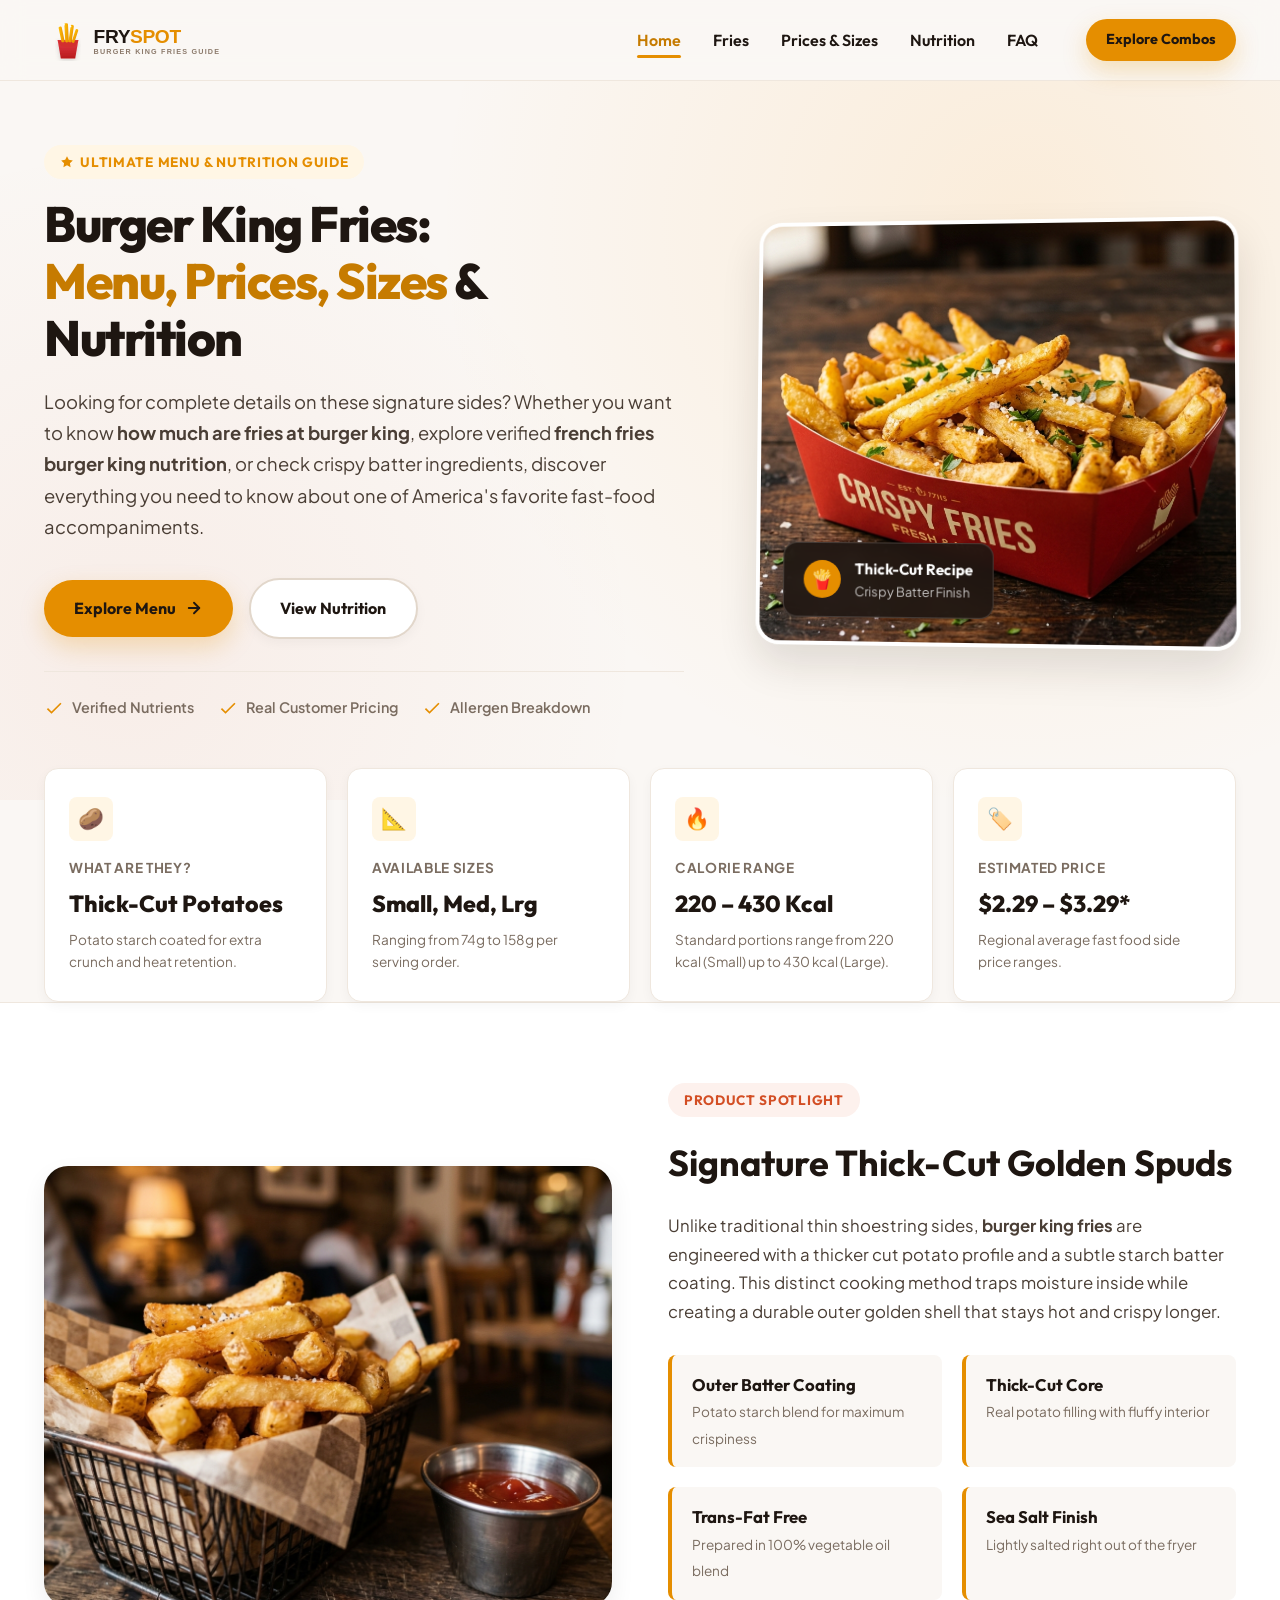
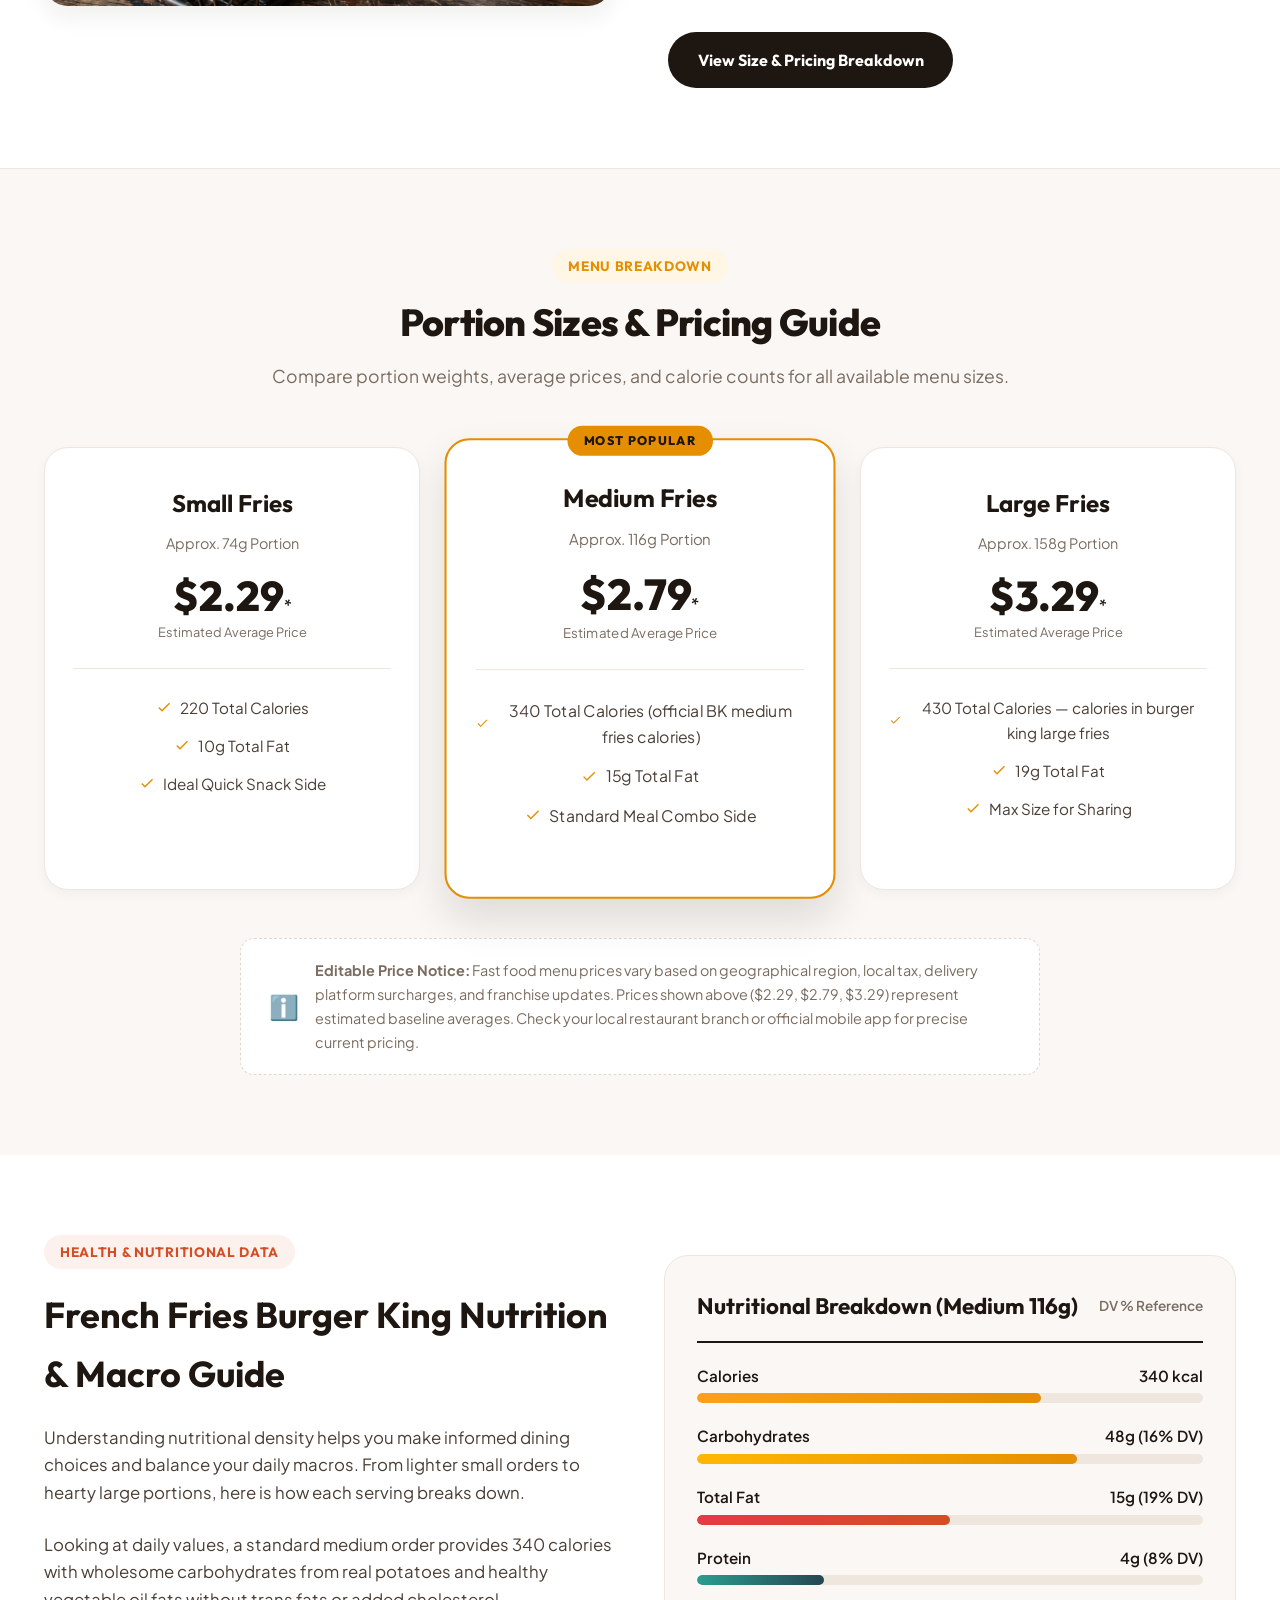
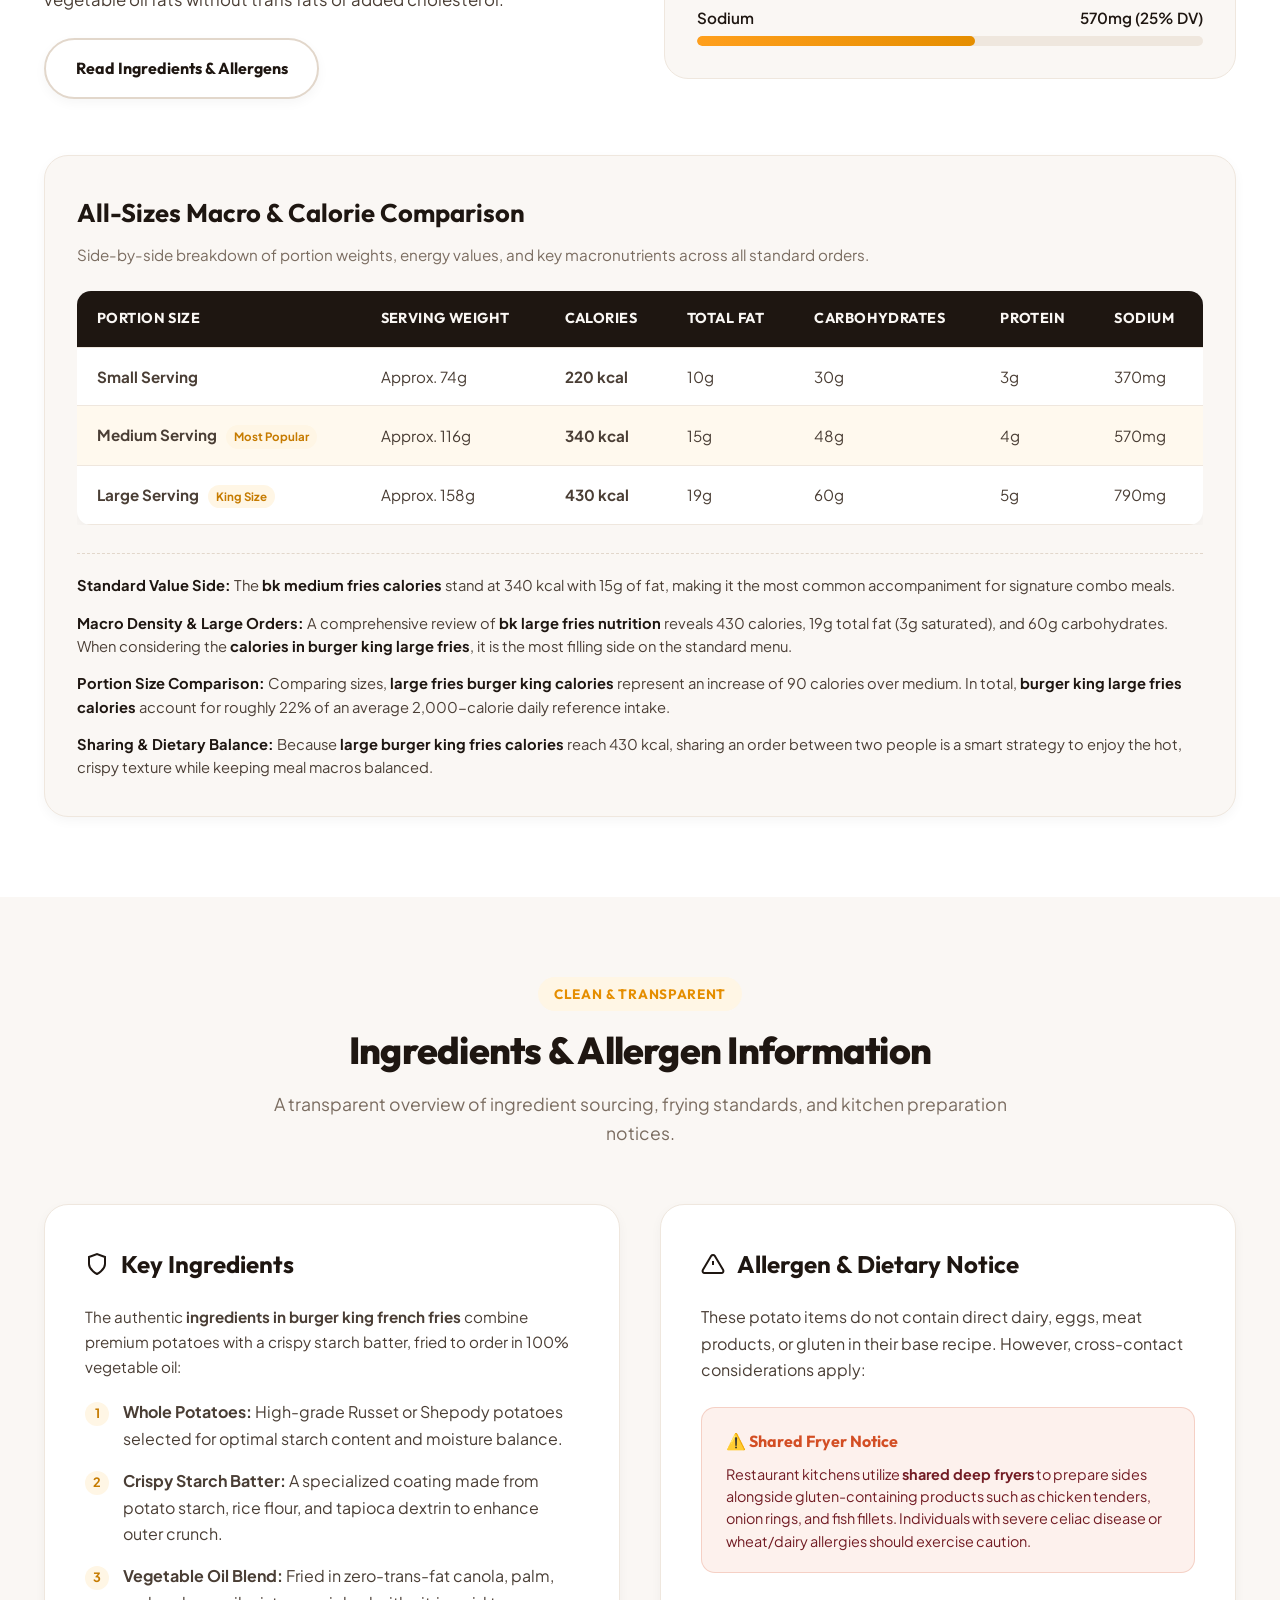
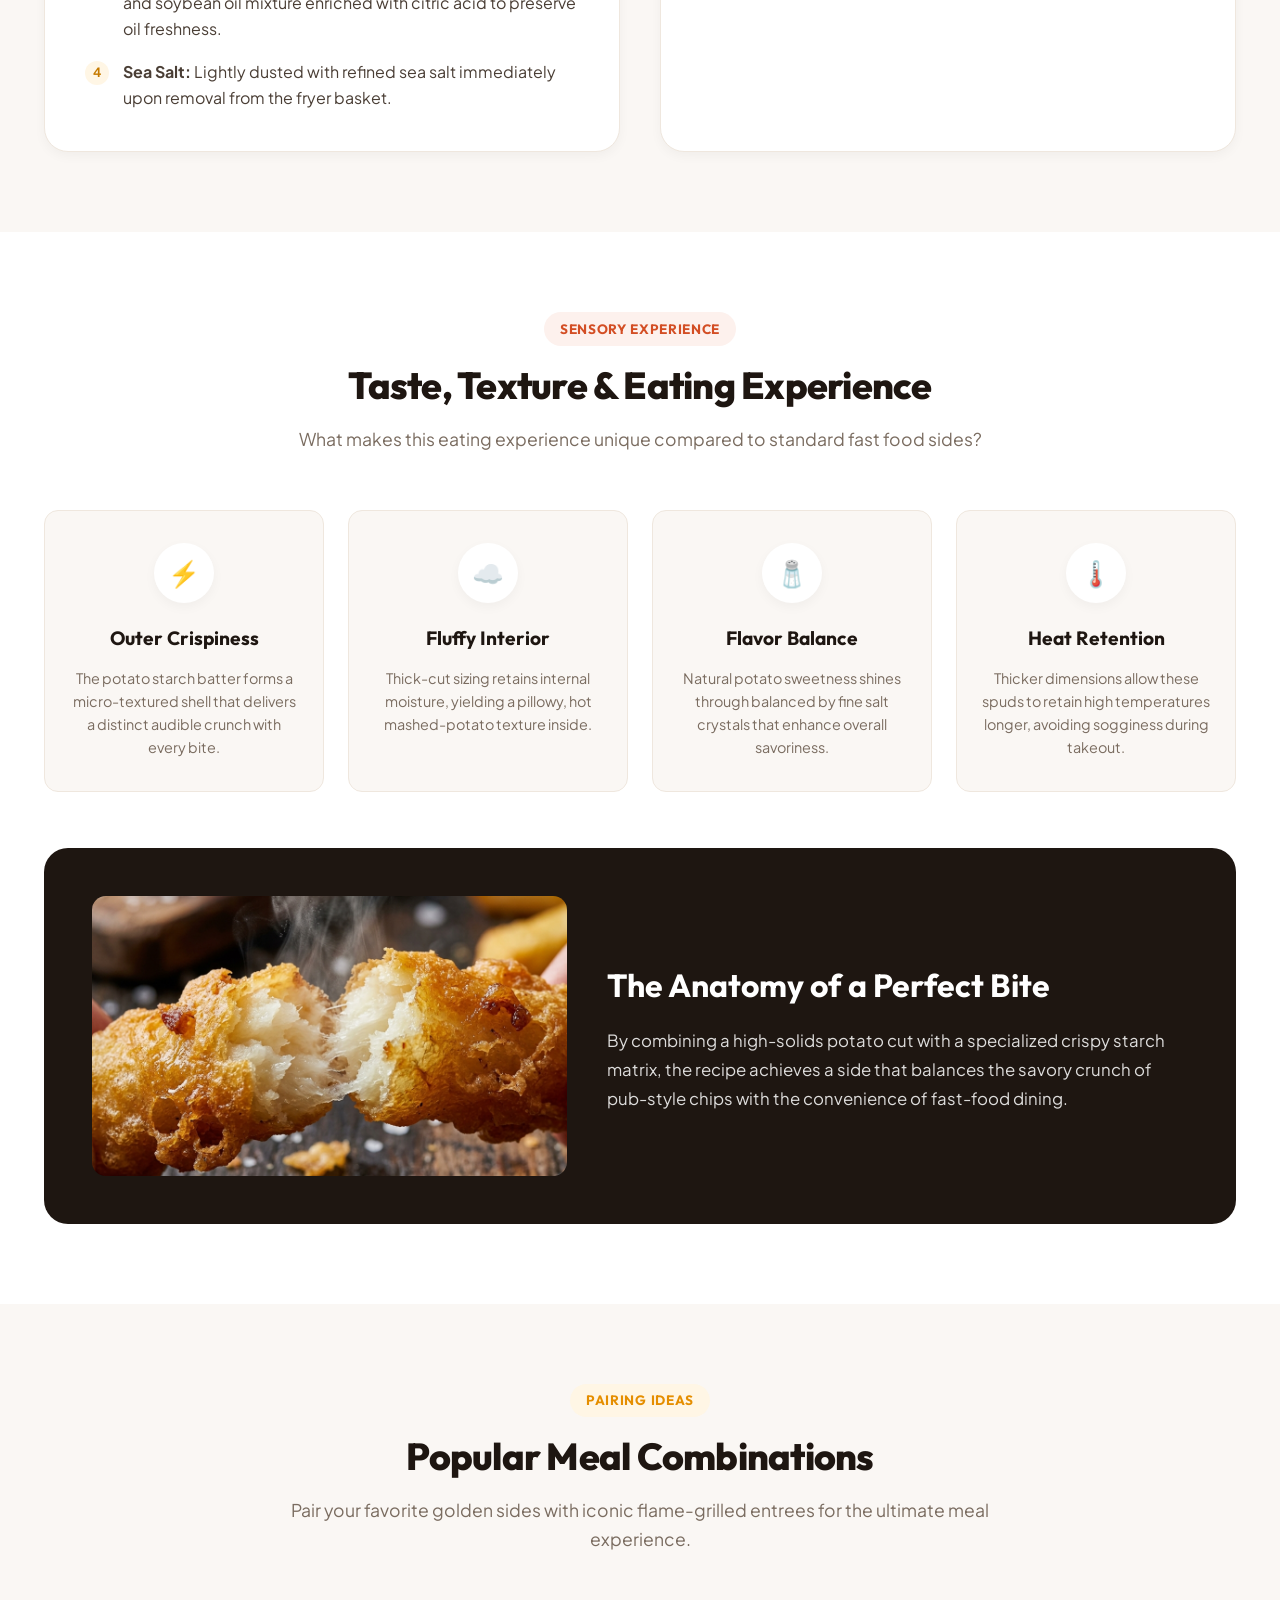
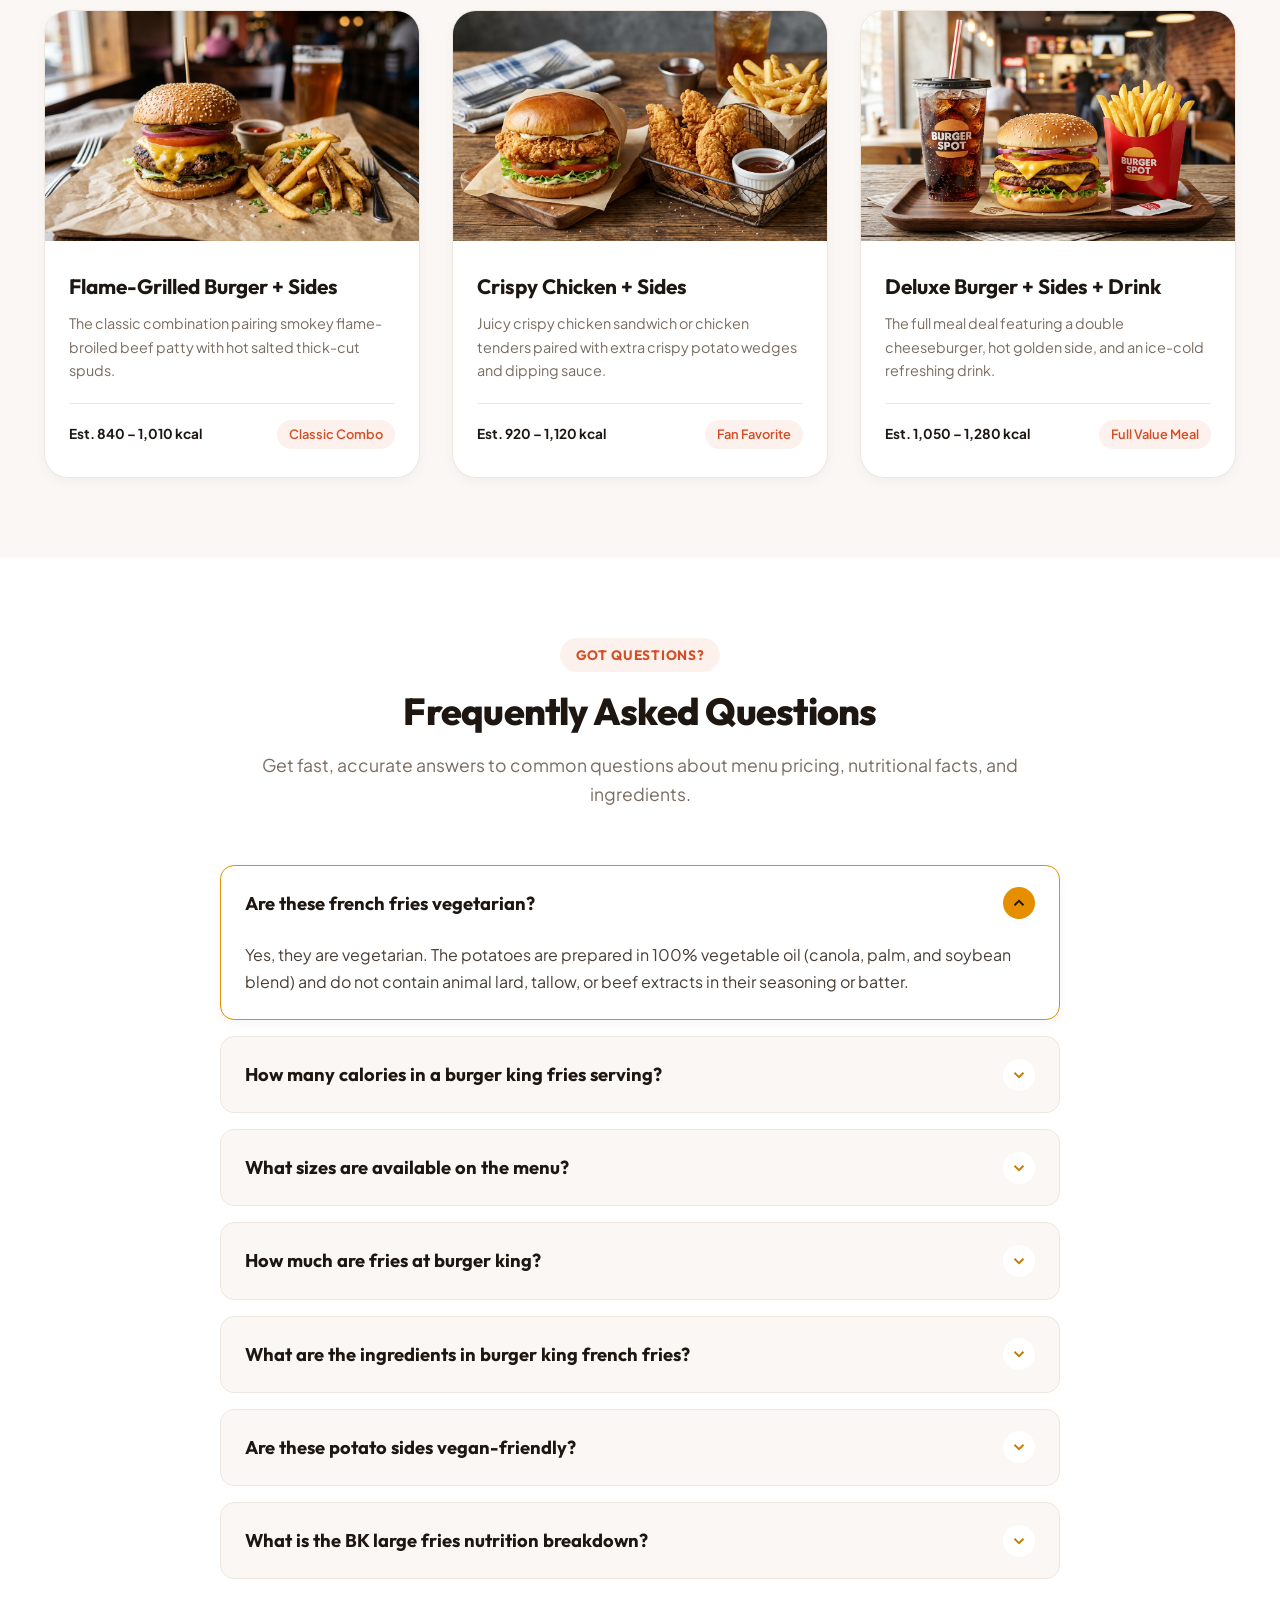
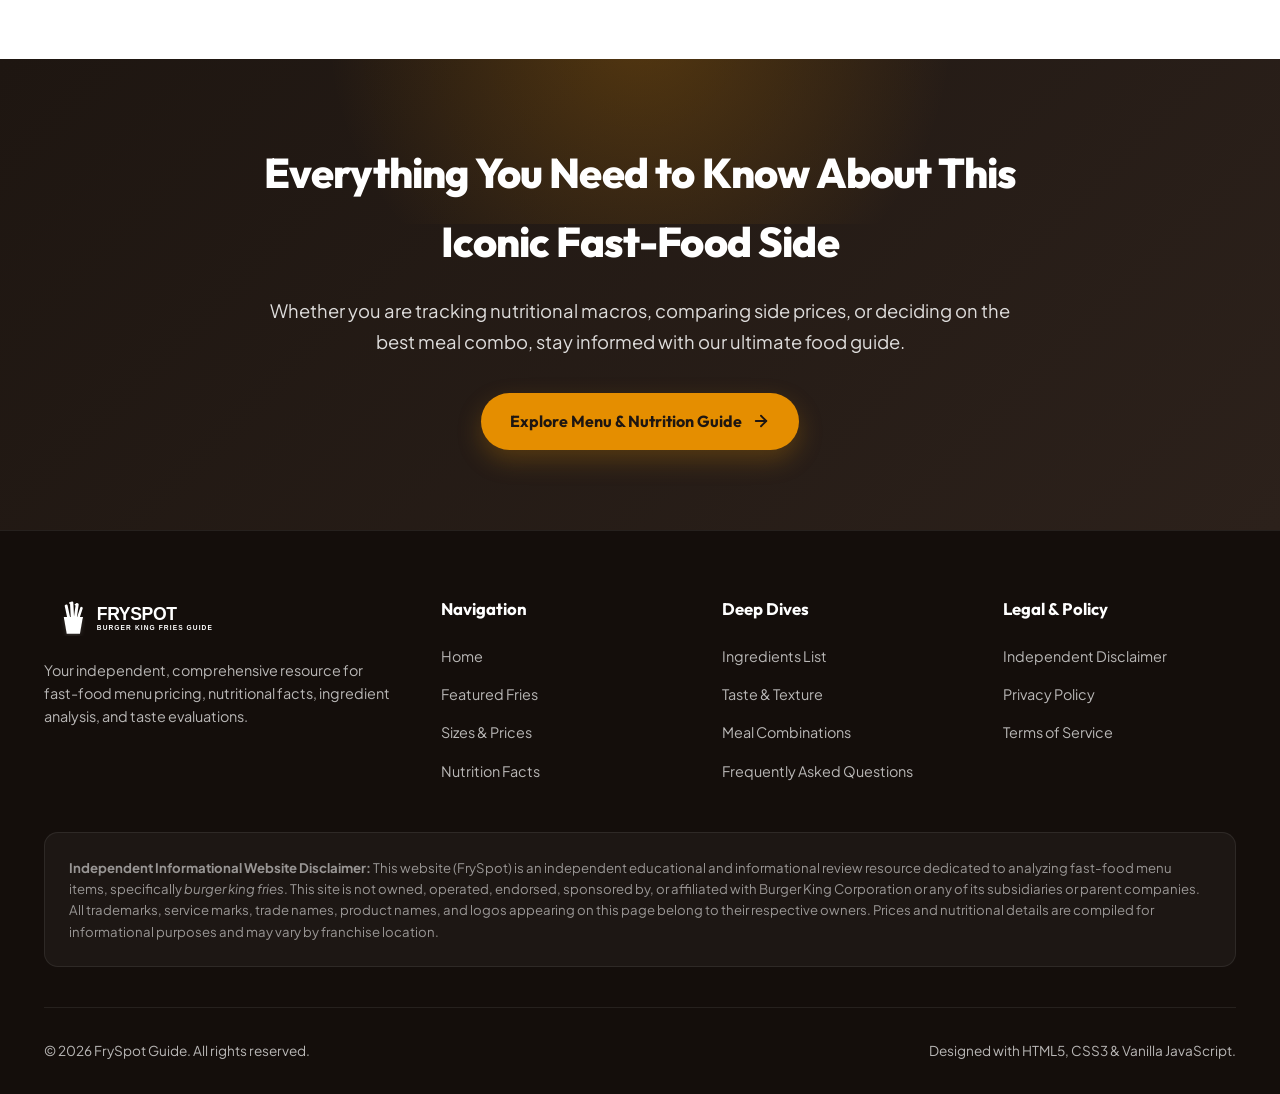
==== commit 813de9e3: "Update website domain" ====
--- a/index.html
+++ b/index.html
@@ -1,31 +1,37 @@
 <!DOCTYPE html>
 <html lang="en">
+
 <head>
+  <meta name="google-site-verification" content="gTkA-B6f3U-gZTK85P83LOPx6sU4QbuiREYMwpMC9Og" />
   <meta charset="UTF-8">
   <meta name="viewport" content="width=device-width, initial-scale=1.0">
-  
+
   <!-- Primary SEO Metadata -->
   <title>Burger King Fries: Menu, Prices, Sizes & Nutrition Guide</title>
-  <meta name="description" content="Complete guide to Burger King fries. Explore current prices, calorie counts, sizes (Small, Medium, Large), ingredients, allergen info, taste review, and meal deal combos.">
-  <meta name="keywords" content="burger king fries, burger king fries menu, burger king fries prices, burger king fries calories, burger king fries nutrition, burger king fries ingredients, burger king fries sizes">
-  <link rel="canonical" href="https://www.fryspotguide.com/">
+  <meta name="description"
+    content="Burger King fries: Explore USA prices, sizes, calories, ingredients, and nutrition. Check the menu and meal options today to find your perfect fries!">
+  <meta name="keywords"
+    content="burger king fries, bk medium fries calories, how much are fries at burger king, calories in burger king large fries, bk large fries nutrition, french fries burger king nutrition, how many calories in a burger king fries, large fries burger king calories, burger king large fries calories, large burger king fries calories, ingredients in burger king french fries">
+  <link rel="canonical" href="https://burger-king-nine-hazel.vercel.app/">
   <meta name="robots" content="index, follow">
 
   <!-- Open Graph / Facebook -->
   <meta property="og:type" content="website">
   <meta property="og:title" content="Burger King Fries: Menu, Prices, Sizes & Nutrition Guide">
-  <meta property="og:description" content="Everything you need to know about Burger King fries: prices, calories, sizes, nutrition facts, ingredients, and taste review.">
-  <meta property="og:image" content="assets/hero-fries.webp">
-  <meta property="og:url" content="https://www.fryspotguide.com/">
+  <meta property="og:description"
+    content="Everything you need to know about Burger King fries: prices, calories, sizes, nutrition facts, ingredients, and taste review.">
+  <meta property="og:image" content="https://burger-king-nine-hazel.vercel.app/assets/hero-fries.webp">
+  <meta property="og:url" content="https://burger-king-nine-hazel.vercel.app/">
 
   <!-- Twitter Card -->
   <meta name="twitter:card" content="summary_large_image">
   <meta name="twitter:title" content="Burger King Fries: Menu, Prices, Sizes & Nutrition Guide">
-  <meta name="twitter:description" content="Discover Burger King fries prices, nutrition breakdown, sizes, ingredients, and taste details in our comprehensive guide.">
-  <meta name="twitter:image" content="assets/hero-fries.webp">
+  <meta name="twitter:description"
+    content="Discover Burger King fries prices, nutrition breakdown, sizes, ingredients, and taste details in our comprehensive guide.">
+  <meta name="twitter:image" content="https://burger-king-nine-hazel.vercel.app/assets/hero-fries.webp">
 
   <!-- Favicon -->
-  <link rel="icon" type="image/svg+xml" href="assets/logo.svg">
+  <link rel="icon" type="image/svg+xml" href="assets/favicon.svg">
 
   <!-- Custom Stylesheets -->
   <link rel="stylesheet" href="css/style.css">
@@ -36,9 +42,27 @@
     "@context": "https://schema.org",
     "@graph": [
       {
+        "@type": "WebSite",
+        "@id": "https://burger-king-nine-hazel.vercel.app/#website",
+        "url": "https://burger-king-nine-hazel.vercel.app/",
+        "name": "Burger King Fries Guide",
+        "description": "Comprehensive guide to Burger King fries menu, prices, sizes and nutrition."
+      },
+      {
+        "@type": "WebPage",
+        "@id": "https://burger-king-nine-hazel.vercel.app/#webpage",
+        "url": "https://burger-king-nine-hazel.vercel.app/",
+        "name": "Burger King Fries: Menu, Prices, Sizes & Nutrition Guide",
+        "isPartOf": {
+          "@id": "https://burger-king-nine-hazel.vercel.app/#website"
+        }
+      },
+      {
         "@type": "Product",
+        "@id": "https://burger-king-nine-hazel.vercel.app/#product",
+        "url": "https://burger-king-nine-hazel.vercel.app/",
         "name": "Burger King Fries",
-        "image": "assets/hero-fries.webp",
+        "image": "https://burger-king-nine-hazel.vercel.app/assets/hero-fries.webp",
         "description": "Signature thick-cut salted French fries from Burger King, featuring a crispy potato coating on the outside and fluffy interior potato texture.",
         "brand": {
           "@type": "Brand",
@@ -65,10 +89,10 @@
           },
           {
             "@type": "Question",
-            "name": "How many calories are in Burger King fries?",
+            "name": "How many calories in a burger king fries serving?",
             "acceptedAnswer": {
               "@type": "Answer",
-              "text": "A Small order of Burger King fries contains approximately 220 calories, a Medium order has around 340 calories, and a Large order contains roughly 430 calories."
+              "text": "If you are asking how many calories in a burger king fries serving: a Small order contains ~220 calories, BK medium fries calories total ~340 calories, and large fries burger king calories reach ~430 calories."
             }
           },
           {
@@ -81,18 +105,18 @@
           },
           {
             "@type": "Question",
-            "name": "How much do Burger King fries cost?",
+            "name": "How much are fries at burger king?",
             "acceptedAnswer": {
               "@type": "Answer",
-              "text": "On average, a Small order costs around $2.29*, a Medium costs $2.79*, and a Large order costs $3.29*. Prices vary by region, franchise location, and delivery apps."
+              "text": "If you want to know how much are fries at burger king, baseline regional average prices are approximately $2.29* for Small, $2.79* for Medium, and $3.29* for Large."
             }
           },
           {
             "@type": "Question",
-            "name": "What are Burger King fries made of?",
+            "name": "What are the ingredients in burger king french fries?",
             "acceptedAnswer": {
               "@type": "Answer",
-              "text": "Burger King fries are made from real potatoes coated in potato starch, rice flour, and tapioca dextrin to enhance crispiness, fried in vegetable oil and seasoned with sea salt."
+              "text": "The primary ingredients in burger king french fries are real cut potatoes, a signature crispy starch coating (potato starch, rice flour, and tapioca dextrin), 100% vegetable frying oil, and sea salt."
             }
           },
           {
@@ -102,6 +126,14 @@
               "@type": "Answer",
               "text": "While the ingredient list is plant-based and contains no animal derivatives, Burger King fries are prepared in shared fryers alongside animal products like chicken and fish, which may present cross-contact risk for strict vegans."
             }
+          },
+          {
+            "@type": "Question",
+            "name": "What is the BK large fries nutrition breakdown?",
+            "acceptedAnswer": {
+              "@type": "Answer",
+              "text": "A detailed review of BK large fries nutrition reveals 430 calories, 19g of total fat, 60g of carbohydrates, and 790mg of sodium. Due to the hearty portion size, large burger king fries calories can also be shared between two people."
+            }
           }
         ]
       }
@@ -109,6 +141,7 @@
   }
   </script>
 </head>
+
 <body>
 
   <!-- 1. Sticky Header Navbar -->
@@ -126,12 +159,14 @@
           <li><a href="#prices" class="nav-link">Prices & Sizes</a></li>
           <li><a href="#nutrition" class="nav-link">Nutrition</a></li>
           <li><a href="#faq" class="nav-link">FAQ</a></li>
-          <li class="nav-cta"><a href="#meals" class="btn btn-primary" style="padding: 0.6rem 1.25rem; font-size: 0.9rem;">Explore Combos</a></li>
+          <li class="nav-cta"><a href="#meals" class="btn btn-primary"
+              style="padding: 0.6rem 1.25rem; font-size: 0.9rem;">Explore Combos</a></li>
         </ul>
       </nav>
 
       <!-- Mobile Hamburger Button -->
-      <button class="hamburger-btn" id="hamburgerBtn" aria-label="Toggle navigation menu" aria-expanded="false" aria-controls="navMenu">
+      <button class="hamburger-btn" id="hamburgerBtn" aria-label="Toggle navigation menu" aria-expanded="false"
+        aria-controls="navMenu">
         <span></span>
         <span></span>
         <span></span>
@@ -145,33 +180,48 @@
       <div class="hero-grid">
         <div class="hero-content">
           <div class="badge badge-gold">
-            <svg width="14" height="14" viewBox="0 0 24 24" fill="currentColor"><path d="M12 2l3.09 6.26L22 9.27l-5 4.87 1.18 6.88L12 17.77l-6.18 3.25L7 14.14 2 9.27l6.91-1.01L12 2z"/></svg>
+            <svg width="14" height="14" viewBox="0 0 24 24" fill="currentColor">
+              <path d="M12 2l3.09 6.26L22 9.27l-5 4.87 1.18 6.88L12 17.77l-6.18 3.25L7 14.14 2 9.27l6.91-1.01L12 2z" />
+            </svg>
             Ultimate Menu &amp; Nutrition Guide
           </div>
           <h1 class="hero-title">Burger King Fries: <span>Menu, Prices, Sizes</span> &amp; Nutrition</h1>
           <p class="hero-intro">
-            Looking for complete details on <strong>burger king fries</strong>? From current estimated menu prices and size breakdowns to verified nutritional facts and crispy batter ingredients, discover everything you need to know about one of America's favorite fast-food sides.
-          </p>
-          
+            Looking for complete details on these signature sides? Whether you want to know <strong>how much are fries
+              at burger king</strong>, explore verified <strong>french fries burger king nutrition</strong>, or check
+            crispy batter ingredients, discover everything you need to know about one of America's favorite fast-food
+            accompaniments.
+          </p>
+
           <div class="hero-actions">
             <a href="#featured-fries" class="btn btn-primary">
-              Explore Fries
-              <svg width="18" height="18" viewBox="0 0 24 24" fill="none" stroke="currentColor" stroke-width="2.5" stroke-linecap="round" stroke-linejoin="round"><line x1="5" y1="12" x2="19" y2="12"></line><polyline points="12 5 19 12 12 19"></polyline></svg>
+              Explore Menu
+              <svg width="18" height="18" viewBox="0 0 24 24" fill="none" stroke="currentColor" stroke-width="2.5"
+                stroke-linecap="round" stroke-linejoin="round">
+                <line x1="5" y1="12" x2="19" y2="12"></line>
+                <polyline points="12 5 19 12 12 19"></polyline>
+              </svg>
             </a>
             <a href="#nutrition" class="btn btn-secondary">View Nutrition</a>
           </div>
 
           <div class="hero-trust-bar">
             <div class="trust-item">
-              <svg class="trust-icon" viewBox="0 0 24 24" fill="currentColor"><path d="M9 16.17L4.83 12l-1.42 1.41L9 19 21 7l-1.41-1.41z"/></svg>
+              <svg class="trust-icon" viewBox="0 0 24 24" fill="currentColor">
+                <path d="M9 16.17L4.83 12l-1.42 1.41L9 19 21 7l-1.41-1.41z" />
+              </svg>
               <span>Verified Nutrients</span>
             </div>
             <div class="trust-item">
-              <svg class="trust-icon" viewBox="0 0 24 24" fill="currentColor"><path d="M9 16.17L4.83 12l-1.42 1.41L9 19 21 7l-1.41-1.41z"/></svg>
+              <svg class="trust-icon" viewBox="0 0 24 24" fill="currentColor">
+                <path d="M9 16.17L4.83 12l-1.42 1.41L9 19 21 7l-1.41-1.41z" />
+              </svg>
               <span>Real Customer Pricing</span>
             </div>
             <div class="trust-item">
-              <svg class="trust-icon" viewBox="0 0 24 24" fill="currentColor"><path d="M9 16.17L4.83 12l-1.42 1.41L9 19 21 7l-1.41-1.41z"/></svg>
+              <svg class="trust-icon" viewBox="0 0 24 24" fill="currentColor">
+                <path d="M9 16.17L4.83 12l-1.42 1.41L9 19 21 7l-1.41-1.41z" />
+              </svg>
               <span>Allergen Breakdown</span>
             </div>
           </div>
@@ -179,7 +229,8 @@
 
         <div class="hero-media">
           <div class="hero-image-wrapper">
-            <img src="assets/hero-fries.webp" alt="Basket of freshly cooked, golden crispy Burger King fries seasoned with sea salt" class="hero-img" width="800" height="450">
+            <img src="assets/hero-fries.webp" alt="Basket of freshly cooked, golden crispy salted fries"
+              class="hero-img" width="800" height="450">
             <div class="hero-floating-badge">
               <div class="badge-icon">🍟</div>
               <div>
@@ -200,7 +251,7 @@
         <div class="quick-card">
           <div class="quick-icon">🥔</div>
           <div class="quick-title">What Are They?</div>
-          <div class="quick-value">Thick-Cut Fries</div>
+          <div class="quick-value">Thick-Cut Potatoes</div>
           <div class="quick-desc">Potato starch coated for extra crunch and heat retention.</div>
         </div>
 
@@ -215,7 +266,7 @@
           <div class="quick-icon">🔥</div>
           <div class="quick-title">Calorie Range</div>
           <div class="quick-value">220 – 430 Kcal</div>
-          <div class="quick-desc">220 kcal (Small) up to 430 kcal (Large).</div>
+          <div class="quick-desc">Standard portions range from 220 kcal (Small) up to 430 kcal (Large).</div>
         </div>
 
         <div class="quick-card">
@@ -233,14 +284,18 @@
     <div class="container">
       <div class="featured-grid">
         <div class="featured-media">
-          <img src="assets/featured-fries.webp" alt="Close-up detail shot of crispy golden French fries in a basket with ketchup dip" class="featured-img" width="600" height="440">
+          <img src="assets/featured-fries.webp"
+            alt="Close-up detail shot of crispy golden French fries in a basket with ketchup dip" class="featured-img"
+            width="600" height="440">
         </div>
 
         <div class="featured-content">
           <div class="badge">Product Spotlight</div>
-          <h2>Burger King Signature Thick-Cut Salted Fries</h2>
+          <h2>Signature Thick-Cut Golden Spuds</h2>
           <p class="featured-desc">
-            Unlike traditional thin shoestring fries, <strong>burger king fries</strong> are engineered with a thicker cut potato profile and a subtle starch batter coating. This distinct cooking method traps moisture inside while creating a durable outer golden shell that stays hot and crispy longer.
+            Unlike traditional thin shoestring sides, <strong>burger king fries</strong> are engineered with a thicker
+            cut potato profile and a subtle starch batter coating. This distinct cooking method traps moisture inside
+            while creating a durable outer golden shell that stays hot and crispy longer.
           </p>
 
           <div class="featured-highlights">
@@ -273,8 +328,9 @@
     <div class="container">
       <div class="section-header">
         <div class="badge badge-gold">Menu Breakdown</div>
-        <h2 class="section-title">Burger King Fries Sizes &amp; Prices</h2>
-        <p class="section-subtitle">Compare portion weights, average prices, and calorie counts for all available fry sizes.</p>
+        <h2 class="section-title">Portion Sizes &amp; Pricing Guide</h2>
+        <p class="section-subtitle">Compare portion weights, average prices, and calorie counts for all available menu
+          sizes.</p>
       </div>
 
       <div class="price-cards-grid">
@@ -285,9 +341,15 @@
           <div class="price-tag">$2.29<span style="font-size: 1rem; font-weight: 500;">*</span></div>
           <div class="price-disclaimer-sub">Estimated Average Price</div>
           <ul class="price-features">
-            <li><svg width="16" height="16" viewBox="0 0 24 24" fill="currentColor"><path d="M9 16.17L4.83 12l-1.42 1.41L9 19 21 7l-1.41-1.41z"/></svg> 220 Total Calories</li>
-            <li><svg width="16" height="16" viewBox="0 0 24 24" fill="currentColor"><path d="M9 16.17L4.83 12l-1.42 1.41L9 19 21 7l-1.41-1.41z"/></svg> 10g Total Fat</li>
-            <li><svg width="16" height="16" viewBox="0 0 24 24" fill="currentColor"><path d="M9 16.17L4.83 12l-1.42 1.41L9 19 21 7l-1.41-1.41z"/></svg> Ideal Quick Snack Side</li>
+            <li><svg width="16" height="16" viewBox="0 0 24 24" fill="currentColor">
+                <path d="M9 16.17L4.83 12l-1.42 1.41L9 19 21 7l-1.41-1.41z" />
+              </svg> 220 Total Calories</li>
+            <li><svg width="16" height="16" viewBox="0 0 24 24" fill="currentColor">
+                <path d="M9 16.17L4.83 12l-1.42 1.41L9 19 21 7l-1.41-1.41z" />
+              </svg> 10g Total Fat</li>
+            <li><svg width="16" height="16" viewBox="0 0 24 24" fill="currentColor">
+                <path d="M9 16.17L4.83 12l-1.42 1.41L9 19 21 7l-1.41-1.41z" />
+              </svg> Ideal Quick Snack Side</li>
           </ul>
         </div>
 
@@ -299,9 +361,15 @@
           <div class="price-tag">$2.79<span style="font-size: 1rem; font-weight: 500;">*</span></div>
           <div class="price-disclaimer-sub">Estimated Average Price</div>
           <ul class="price-features">
-            <li><svg width="16" height="16" viewBox="0 0 24 24" fill="currentColor"><path d="M9 16.17L4.83 12l-1.42 1.41L9 19 21 7l-1.41-1.41z"/></svg> 340 Total Calories</li>
-            <li><svg width="16" height="16" viewBox="0 0 24 24" fill="currentColor"><path d="M9 16.17L4.83 12l-1.42 1.41L9 19 21 7l-1.41-1.41z"/></svg> 15g Total Fat</li>
-            <li><svg width="16" height="16" viewBox="0 0 24 24" fill="currentColor"><path d="M9 16.17L4.83 12l-1.42 1.41L9 19 21 7l-1.41-1.41z"/></svg> Standard Meal Combo Side</li>
+            <li><svg width="16" height="16" viewBox="0 0 24 24" fill="currentColor">
+                <path d="M9 16.17L4.83 12l-1.42 1.41L9 19 21 7l-1.41-1.41z" />
+              </svg> 340 Total Calories (official BK medium fries calories)</li>
+            <li><svg width="16" height="16" viewBox="0 0 24 24" fill="currentColor">
+                <path d="M9 16.17L4.83 12l-1.42 1.41L9 19 21 7l-1.41-1.41z" />
+              </svg> 15g Total Fat</li>
+            <li><svg width="16" height="16" viewBox="0 0 24 24" fill="currentColor">
+                <path d="M9 16.17L4.83 12l-1.42 1.41L9 19 21 7l-1.41-1.41z" />
+              </svg> Standard Meal Combo Side</li>
           </ul>
         </div>
 
@@ -312,9 +380,15 @@
           <div class="price-tag">$3.29<span style="font-size: 1rem; font-weight: 500;">*</span></div>
           <div class="price-disclaimer-sub">Estimated Average Price</div>
           <ul class="price-features">
-            <li><svg width="16" height="16" viewBox="0 0 24 24" fill="currentColor"><path d="M9 16.17L4.83 12l-1.42 1.41L9 19 21 7l-1.41-1.41z"/></svg> 430 Total Calories</li>
-            <li><svg width="16" height="16" viewBox="0 0 24 24" fill="currentColor"><path d="M9 16.17L4.83 12l-1.42 1.41L9 19 21 7l-1.41-1.41z"/></svg> 19g Total Fat</li>
-            <li><svg width="16" height="16" viewBox="0 0 24 24" fill="currentColor"><path d="M9 16.17L4.83 12l-1.42 1.41L9 19 21 7l-1.41-1.41z"/></svg> Max Size for Sharing</li>
+            <li><svg width="16" height="16" viewBox="0 0 24 24" fill="currentColor">
+                <path d="M9 16.17L4.83 12l-1.42 1.41L9 19 21 7l-1.41-1.41z" />
+              </svg> 430 Total Calories — calories in burger king large fries</li>
+            <li><svg width="16" height="16" viewBox="0 0 24 24" fill="currentColor">
+                <path d="M9 16.17L4.83 12l-1.42 1.41L9 19 21 7l-1.41-1.41z" />
+              </svg> 19g Total Fat</li>
+            <li><svg width="16" height="16" viewBox="0 0 24 24" fill="currentColor">
+                <path d="M9 16.17L4.83 12l-1.42 1.41L9 19 21 7l-1.41-1.41z" />
+              </svg> Max Size for Sharing</li>
           </ul>
         </div>
       </div>
@@ -323,7 +397,10 @@
       <div class="pricing-notice-box">
         <div class="notice-icon">ℹ️</div>
         <div class="notice-text">
-          <strong>Editable Price Notice:</strong> Fast food menu prices vary based on geographical region, local tax, delivery platform surcharges, and franchise updates. Prices shown above ($2.29, $2.79, $3.29) represent estimated baseline averages. Check your local Burger King store or official mobile app for precise current pricing.
+          <strong>Editable Price Notice:</strong> Fast food menu prices vary based on geographical region, local tax,
+          delivery platform surcharges, and franchise updates. Prices shown above ($2.29, $2.79, $3.29) represent
+          estimated baseline averages. Check your local restaurant branch or official mobile app for precise current
+          pricing.
         </div>
       </div>
     </div>
@@ -335,12 +412,14 @@
       <div class="nutrition-container">
         <div class="nutrition-info-content">
           <div class="badge">Health &amp; Nutritional Data</div>
-          <h2>Burger King Fries Nutrition Profile</h2>
+          <h2>French Fries Burger King Nutrition &amp; Macro Guide</h2>
           <p>
-            Understanding the nutritional density of <strong>burger king fries calories</strong> helps you balance your meal choices. Below is a breakdown of macronutrients for a standard Medium portion (116g).
+            Understanding nutritional density helps you make informed dining choices and balance your daily macros. From
+            lighter small orders to hearty large portions, here is how each serving breaks down.
           </p>
           <p>
-            Burger King fries provide carbohydrates from real potatoes, essential sodium for seasoning, and healthy vegetable oil fats without trans fats or added cholesterol.
+            Looking at daily values, a standard medium order provides 340 calories with wholesome carbohydrates from
+            real potatoes and healthy vegetable oil fats without trans fats or added cholesterol.
           </p>
           <a href="#ingredients" class="btn btn-secondary">Read Ingredients &amp; Allergens</a>
         </div>
@@ -409,6 +488,83 @@
           </div>
         </div>
       </div>
+
+      <!-- All-Sizes Nutrition & Calorie Deep Dive Table -->
+      <div class="nutrition-sizes-table-wrapper">
+        <div class="nutrition-sizes-header">
+          <h3 class="nutrition-sizes-title">All-Sizes Macro &amp; Calorie Comparison</h3>
+          <p class="nutrition-sizes-subtitle">Side-by-side breakdown of portion weights, energy values, and key
+            macronutrients across all standard orders.</p>
+        </div>
+
+        <div class="table-responsive">
+          <table class="nutrition-table">
+            <thead>
+              <tr>
+                <th>Portion Size</th>
+                <th>Serving Weight</th>
+                <th>Calories</th>
+                <th>Total Fat</th>
+                <th>Carbohydrates</th>
+                <th>Protein</th>
+                <th>Sodium</th>
+              </tr>
+            </thead>
+            <tbody>
+              <tr>
+                <td><strong>Small Serving</strong></td>
+                <td>Approx. 74g</td>
+                <td><strong>220 kcal</strong></td>
+                <td>10g</td>
+                <td>30g</td>
+                <td>3g</td>
+                <td>370mg</td>
+              </tr>
+              <tr class="highlight-row">
+                <td><strong>Medium Serving</strong> <span class="table-tag">Most Popular</span></td>
+                <td>Approx. 116g</td>
+                <td><strong>340 kcal</strong></td>
+                <td>15g</td>
+                <td>48g</td>
+                <td>4g</td>
+                <td>570mg</td>
+              </tr>
+              <tr>
+                <td><strong>Large Serving</strong> <span class="table-tag">King Size</span></td>
+                <td>Approx. 158g</td>
+                <td><strong>430 kcal</strong></td>
+                <td>19g</td>
+                <td>60g</td>
+                <td>5g</td>
+                <td>790mg</td>
+              </tr>
+            </tbody>
+          </table>
+        </div>
+
+        <div class="nutrition-size-notes">
+          <p>
+            <strong>Standard Value Side:</strong> The <strong>bk medium fries calories</strong> stand at 340 kcal with
+            15g of fat, making it the most common accompaniment for signature combo meals.
+          </p>
+          <p>
+            <strong>Macro Density &amp; Large Orders:</strong> A comprehensive review of <strong>bk large fries
+              nutrition</strong> reveals 430 calories, 19g total fat (3g saturated), and 60g carbohydrates. When
+            considering the <strong>calories in burger king large fries</strong>, it is the most filling side on the
+            standard menu.
+          </p>
+          <p>
+            <strong>Portion Size Comparison:</strong> Comparing sizes, <strong>large fries burger king calories</strong>
+            represent an increase of 90 calories over medium. In total, <strong>burger king large fries
+              calories</strong> account for roughly 22% of an average 2,000-calorie daily reference intake.
+          </p>
+          <p>
+            <strong>Sharing &amp; Dietary Balance:</strong> Because <strong>large burger king fries calories</strong>
+            reach 430 kcal, sharing an order between two people is a smart strategy to enjoy the hot, crispy texture
+            while keeping meal macros balanced.
+          </p>
+        </div>
+      </div>
     </div>
   </section>
 
@@ -418,38 +574,49 @@
       <div class="section-header">
         <div class="badge badge-gold">Clean &amp; Transparent</div>
         <h2 class="section-title">Ingredients &amp; Allergen Information</h2>
-        <p class="section-subtitle">A simple, transparent look at what goes into making Burger King french fries.</p>
+        <p class="section-subtitle">A transparent overview of ingredient sourcing, frying standards, and kitchen
+          preparation notices.</p>
       </div>
 
       <div class="ingredients-grid">
         <div class="ingredients-card">
           <h3>
-            <svg width="24" height="24" viewBox="0 0 24 24" fill="none" stroke="currentColor" stroke-width="2"><path d="M12 22s8-4 8-10V5l-8-3-8 3v7c0 6 8 10 8 10z"/></svg>
+            <svg width="24" height="24" viewBox="0 0 24 24" fill="none" stroke="currentColor" stroke-width="2">
+              <path d="M12 22s8-4 8-10V5l-8-3-8 3v7c0 6 8 10 8 10z" />
+            </svg>
             Key Ingredients
           </h3>
+          <p style="margin-bottom: 1.25rem; font-size: 0.95rem; color: var(--text-body);">
+            The authentic <strong>ingredients in burger king french fries</strong> combine premium potatoes with a
+            crispy starch batter, fried to order in 100% vegetable oil:
+          </p>
           <ul class="ingredient-list">
             <li>
               <span class="ingredient-bullet">1</span>
               <div>
-                <strong>Whole Potatoes:</strong> High-grade Russet or Shepody potatoes selected for optimal starch content and moisture balance.
+                <strong>Whole Potatoes:</strong> High-grade Russet or Shepody potatoes selected for optimal starch
+                content and moisture balance.
               </div>
             </li>
             <li>
               <span class="ingredient-bullet">2</span>
               <div>
-                <strong>Crispy Starch Batter:</strong> A specialized coating made from potato starch, rice flour, and tapioca dextrin to enhance outer crunch.
+                <strong>Crispy Starch Batter:</strong> A specialized coating made from potato starch, rice flour, and
+                tapioca dextrin to enhance outer crunch.
               </div>
             </li>
             <li>
               <span class="ingredient-bullet">3</span>
               <div>
-                <strong>Vegetable Oil Blend:</strong> Fried in zero-trans-fat canola, palm, and soybean oil mixture enriched with citric acid to preserve oil freshness.
+                <strong>Vegetable Oil Blend:</strong> Fried in zero-trans-fat canola, palm, and soybean oil mixture
+                enriched with citric acid to preserve oil freshness.
               </div>
             </li>
             <li>
               <span class="ingredient-bullet">4</span>
               <div>
-                <strong>Sea Salt:</strong> Lightly dusted with refined sea salt immediately upon removal from the fryer basket.
+                <strong>Sea Salt:</strong> Lightly dusted with refined sea salt immediately upon removal from the fryer
+                basket.
               </div>
             </li>
           </ul>
@@ -457,17 +624,24 @@
 
         <div class="allergen-card">
           <h3>
-            <svg width="24" height="24" viewBox="0 0 24 24" fill="none" stroke="currentColor" stroke-width="2"><path d="M10.29 3.86L1.82 18a2 2 0 0 0 1.71 3h16.94a2 2 0 0 0 1.71-3L13.71 3.86a2 2 0 0 0-3.42 0z"/><line x1="12" y1="9" x2="12" y2="13"/><line x1="12" y1="17" x2="12.01" y2="17"/></svg>
+            <svg width="24" height="24" viewBox="0 0 24 24" fill="none" stroke="currentColor" stroke-width="2">
+              <path d="M10.29 3.86L1.82 18a2 2 0 0 0 1.71 3h16.94a2 2 0 0 0 1.71-3L13.71 3.86a2 2 0 0 0-3.42 0z" />
+              <line x1="12" y1="9" x2="12" y2="13" />
+              <line x1="12" y1="17" x2="12.01" y2="17" />
+            </svg>
             Allergen &amp; Dietary Notice
           </h3>
           <p style="margin-bottom: 1rem; color: var(--text-body);">
-            Burger King fries do not contain direct dairy, eggs, meat products, or gluten in their base potato recipe. However, cross-contact considerations apply:
+            These potato items do not contain direct dairy, eggs, meat products, or gluten in their base recipe.
+            However, cross-contact considerations apply:
           </p>
 
           <div class="allergen-warning-box">
             <h4>⚠️ Shared Fryer Notice</h4>
             <p>
-              Burger King restaurant kitchens utilize <strong>shared deep fryers</strong> to prepare fries alongside gluten-containing products such as chicken tenders, onion rings, and fish fillets. Individuals with severe celiac disease or wheat/dairy allergies should exercise caution.
+              Restaurant kitchens utilize <strong>shared deep fryers</strong> to prepare sides alongside
+              gluten-containing products such as chicken tenders, onion rings, and fish fillets. Individuals with severe
+              celiac disease or wheat/dairy allergies should exercise caution.
             </p>
           </div>
         </div>
@@ -481,14 +655,15 @@
       <div class="section-header">
         <div class="badge">Sensory Experience</div>
         <h2 class="section-title">Taste, Texture &amp; Eating Experience</h2>
-        <p class="section-subtitle">What makes the eating experience of Burger King fries unique compared to standard fast food fries?</p>
+        <p class="section-subtitle">What makes this eating experience unique compared to standard fast food sides?</p>
       </div>
 
       <div class="sensory-grid">
         <div class="sensory-card">
           <div class="sensory-icon-wrap">⚡</div>
           <h3>Outer Crispiness</h3>
-          <p>The potato starch batter forms a micro-textured shell that delivers a distinct audible crunch with every bite.</p>
+          <p>The potato starch batter forms a micro-textured shell that delivers a distinct audible crunch with every
+            bite.</p>
         </div>
 
         <div class="sensory-card">
@@ -506,17 +681,21 @@
         <div class="sensory-card">
           <div class="sensory-icon-wrap">🌡️</div>
           <h3>Heat Retention</h3>
-          <p>Thicker dimensions allow these fries to retain high temperatures longer, avoiding sogginess during takeout.</p>
+          <p>Thicker dimensions allow these spuds to retain high temperatures longer, avoiding sogginess during takeout.
+          </p>
         </div>
       </div>
 
       <!-- Texture Banner Highlight -->
       <div class="texture-banner">
-        <img src="assets/fries-closeup.webp" alt="Macro texture close-up shot showing crispy golden fry skin and fluffy interior potato" class="texture-banner-img" width="500" height="280">
+        <img src="assets/fries-closeup.webp"
+          alt="Macro texture close-up shot showing crispy golden fry skin and fluffy interior potato"
+          class="texture-banner-img" width="500" height="280">
         <div class="texture-banner-text">
-          <h3>The Anatomy of a Perfect Fry</h3>
+          <h3>The Anatomy of a Perfect Bite</h3>
           <p>
-            By combining a high-solids potato cut with a specialized crispy starch matrix, Burger King achieves a fry that balances the savory crunch of pub-style chips with the convenience of fast-food dining.
+            By combining a high-solids potato cut with a specialized crispy starch matrix, the recipe achieves a side
+            that balances the savory crunch of pub-style chips with the convenience of fast-food dining.
           </p>
         </div>
       </div>
@@ -529,18 +708,21 @@
       <div class="section-header">
         <div class="badge badge-gold">Pairing Ideas</div>
         <h2 class="section-title">Popular Meal Combinations</h2>
-        <p class="section-subtitle">Pair your favorite golden fries with iconic Burger King entrees for the ultimate meal experience.</p>
+        <p class="section-subtitle">Pair your favorite golden sides with iconic flame-grilled entrees for the ultimate
+          meal experience.</p>
       </div>
 
       <div class="meals-grid">
         <!-- Combo 1 -->
         <div class="meal-card">
           <div class="meal-img-wrapper">
-            <img src="assets/burger-fries.webp" alt="Juicy flame-grilled burger paired with golden french fries" class="meal-img" width="400" height="230">
+            <img src="assets/burger-fries.webp" alt="Juicy flame-grilled burger paired with golden french fries"
+              class="meal-img" width="400" height="230">
           </div>
           <div class="meal-info">
-            <h3 class="meal-title">Flame-Grilled Burger + Fries</h3>
-            <p class="meal-desc">The classic combination pairing smokey flame-broiled beef patty with hot salted thick-cut fries.</p>
+            <h3 class="meal-title">Flame-Grilled Burger + Sides</h3>
+            <p class="meal-desc">The classic combination pairing smokey flame-broiled beef patty with hot salted
+              thick-cut spuds.</p>
             <div class="meal-meta">
               <span class="meal-cal">Est. 840 – 1,010 kcal</span>
               <span class="meal-tag">Classic Combo</span>
@@ -551,11 +733,13 @@
         <!-- Combo 2 -->
         <div class="meal-card">
           <div class="meal-img-wrapper">
-            <img src="assets/chicken-fries.webp" alt="Crispy chicken sandwich and tenders paired with french fries" class="meal-img" width="400" height="230">
+            <img src="assets/chicken-fries.webp" alt="Crispy chicken sandwich and tenders paired with french fries"
+              class="meal-img" width="400" height="230">
           </div>
           <div class="meal-info">
-            <h3 class="meal-title">Crispy Chicken + Fries</h3>
-            <p class="meal-desc">Juicy crispy chicken sandwich or chicken tenders paired with extra crispy potato fries and dipping sauce.</p>
+            <h3 class="meal-title">Crispy Chicken + Sides</h3>
+            <p class="meal-desc">Juicy crispy chicken sandwich or chicken tenders paired with extra crispy potato wedges
+              and dipping sauce.</p>
             <div class="meal-meta">
               <span class="meal-cal">Est. 920 – 1,120 kcal</span>
               <span class="meal-tag">Fan Favorite</span>
@@ -566,11 +750,14 @@
         <!-- Combo 3 -->
         <div class="meal-card">
           <div class="meal-img-wrapper">
-            <img src="assets/meal-fries.webp" alt="Complete fast food meal deal with double cheeseburger, fries, and cold fountain drink" class="meal-img" width="400" height="230">
+            <img src="assets/meal-fries.webp"
+              alt="Complete fast food meal deal with double cheeseburger, fries, and cold fountain drink"
+              class="meal-img" width="400" height="230">
           </div>
           <div class="meal-info">
-            <h3 class="meal-title">Deluxe Burger + Fries + Drink</h3>
-            <p class="meal-desc">The full meal deal featuring a double cheeseburger, medium fries, and an ice-cold refreshing drink.</p>
+            <h3 class="meal-title">Deluxe Burger + Sides + Drink</h3>
+            <p class="meal-desc">The full meal deal featuring a double cheeseburger, hot golden side, and an ice-cold
+              refreshing drink.</p>
             <div class="meal-meta">
               <span class="meal-cal">Est. 1,050 – 1,280 kcal</span>
               <span class="meal-tag">Full Value Meal</span>
@@ -587,21 +774,25 @@
       <div class="section-header">
         <div class="badge">Got Questions?</div>
         <h2 class="section-title">Frequently Asked Questions</h2>
-        <p class="section-subtitle">Get fast, accurate answers to common questions about Burger King french fries.</p>
+        <p class="section-subtitle">Get fast, accurate answers to common questions about menu pricing, nutritional
+          facts, and ingredients.</p>
       </div>
 
       <div class="faq-accordion-container">
         <!-- Q1 -->
         <div class="faq-item">
           <button class="faq-button" aria-expanded="false" aria-controls="faq-ans-1">
-            <span>Are Burger King fries vegetarian?</span>
+            <span>Are these french fries vegetarian?</span>
             <div class="faq-icon">
-              <svg width="18" height="18" viewBox="0 0 24 24" fill="none" stroke="currentColor" stroke-width="2.5"><polyline points="6 9 12 15 18 9"></polyline></svg>
+              <svg width="18" height="18" viewBox="0 0 24 24" fill="none" stroke="currentColor" stroke-width="2.5">
+                <polyline points="6 9 12 15 18 9"></polyline>
+              </svg>
             </div>
           </button>
           <div class="faq-content" id="faq-ans-1">
             <div class="faq-content-inner">
-              Yes, <strong>Burger King fries are vegetarian</strong>. The potatoes are prepared in 100% vegetable oil (canola, palm, and soybean oil blend) and do not contain animal lard, tallow, or beef extracts in their seasoning or batter.
+              Yes, they are vegetarian. The potatoes are prepared in 100% vegetable oil (canola, palm, and soybean
+              blend) and do not contain animal lard, tallow, or beef extracts in their seasoning or batter.
             </div>
           </div>
         </div>
@@ -609,14 +800,18 @@
         <!-- Q2 -->
         <div class="faq-item">
           <button class="faq-button" aria-expanded="false" aria-controls="faq-ans-2">
-            <span>How many calories are in Burger King fries?</span>
+            <span>How many calories in a burger king fries serving?</span>
             <div class="faq-icon">
-              <svg width="18" height="18" viewBox="0 0 24 24" fill="none" stroke="currentColor" stroke-width="2.5"><polyline points="6 9 12 15 18 9"></polyline></svg>
+              <svg width="18" height="18" viewBox="0 0 24 24" fill="none" stroke="currentColor" stroke-width="2.5">
+                <polyline points="6 9 12 15 18 9"></polyline>
+              </svg>
             </div>
           </button>
           <div class="faq-content" id="faq-ans-2">
             <div class="faq-content-inner">
-              Calorie counts depend on the order size: a <strong>Small order contains ~220 calories</strong>, a <strong>Medium order contains ~340 calories</strong>, and a <strong>Large order contains ~430 calories</strong>.
+              Serving counts depend on portion size: a <strong>Small order contains ~220 calories</strong>, a
+              <strong>Medium order contains ~340 calories</strong>, and a <strong>Large order contains ~430
+                calories</strong>.
             </div>
           </div>
         </div>
@@ -624,14 +819,18 @@
         <!-- Q3 -->
         <div class="faq-item">
           <button class="faq-button" aria-expanded="false" aria-controls="faq-ans-3">
-            <span>What sizes do Burger King fries come in?</span>
+            <span>What sizes are available on the menu?</span>
             <div class="faq-icon">
-              <svg width="18" height="18" viewBox="0 0 24 24" fill="none" stroke="currentColor" stroke-width="2.5"><polyline points="6 9 12 15 18 9"></polyline></svg>
+              <svg width="18" height="18" viewBox="0 0 24 24" fill="none" stroke="currentColor" stroke-width="2.5">
+                <polyline points="6 9 12 15 18 9"></polyline>
+              </svg>
             </div>
           </button>
           <div class="faq-content" id="faq-ans-3">
             <div class="faq-content-inner">
-              Burger King fries come in three primary menu sizes: <strong>Small (74g)</strong>, <strong>Medium (116g)</strong>, and <strong>Large (158g)</strong>. Promotional value meal sizes or kids meal portions may also be available at select locations.
+              Orders come in three primary menu portions: <strong>Small (74g)</strong>, <strong>Medium (116g)</strong>,
+              and <strong>Large (158g)</strong>. Promotional value meal sizes or kids meal portions may also be
+              available at select locations.
             </div>
           </div>
         </div>
@@ -639,14 +838,19 @@
         <!-- Q4 -->
         <div class="faq-item">
           <button class="faq-button" aria-expanded="false" aria-controls="faq-ans-4">
-            <span>How much do Burger King fries cost?</span>
+            <span>How much are fries at burger king?</span>
             <div class="faq-icon">
-              <svg width="18" height="18" viewBox="0 0 24 24" fill="none" stroke="currentColor" stroke-width="2.5"><polyline points="6 9 12 15 18 9"></polyline></svg>
+              <svg width="18" height="18" viewBox="0 0 24 24" fill="none" stroke="currentColor" stroke-width="2.5">
+                <polyline points="6 9 12 15 18 9"></polyline>
+              </svg>
             </div>
           </button>
           <div class="faq-content" id="faq-ans-4">
             <div class="faq-content-inner">
-              Baseline regional average prices are approximately <strong>$2.29* for Small</strong>, <strong>$2.79* for Medium</strong>, and <strong>$3.29* for Large</strong>. Prices may vary by franchise location, state taxes, and third-party delivery apps.
+              If you are wondering <strong>how much are fries at burger king</strong>, baseline regional average prices
+              are approximately <strong>$2.29* for Small</strong>, <strong>$2.79* for Medium</strong>, and
+              <strong>$3.29* for Large</strong>. Prices may vary slightly by franchise location, state taxes, and
+              third-party delivery apps.
             </div>
           </div>
         </div>
@@ -654,14 +858,17 @@
         <!-- Q5 -->
         <div class="faq-item">
           <button class="faq-button" aria-expanded="false" aria-controls="faq-ans-5">
-            <span>What are Burger King fries made of?</span>
+            <span>What are the ingredients in burger king french fries?</span>
             <div class="faq-icon">
-              <svg width="18" height="18" viewBox="0 0 24 24" fill="none" stroke="currentColor" stroke-width="2.5"><polyline points="6 9 12 15 18 9"></polyline></svg>
+              <svg width="18" height="18" viewBox="0 0 24 24" fill="none" stroke="currentColor" stroke-width="2.5">
+                <polyline points="6 9 12 15 18 9"></polyline>
+              </svg>
             </div>
           </button>
           <div class="faq-content" id="faq-ans-5">
             <div class="faq-content-inner">
-              They are crafted from real cut potatoes coated in a crispy starch layer (potato starch, rice flour, tapioca dextrin), fried in vegetable oil, and seasoned with sea salt.
+              The primary recipe includes real cut potatoes, a crispy starch batter coating (potato starch, rice flour,
+              tapioca dextrin), 100% vegetable frying oil (canola, palm, and soybean blend), and refined sea salt.
             </div>
           </div>
         </div>
@@ -669,14 +876,35 @@
         <!-- Q6 -->
         <div class="faq-item">
           <button class="faq-button" aria-expanded="false" aria-controls="faq-ans-6">
-            <span>Are Burger King fries vegan?</span>
+            <span>Are these potato sides vegan-friendly?</span>
             <div class="faq-icon">
-              <svg width="18" height="18" viewBox="0 0 24 24" fill="none" stroke="currentColor" stroke-width="2.5"><polyline points="6 9 12 15 18 9"></polyline></svg>
+              <svg width="18" height="18" viewBox="0 0 24 24" fill="none" stroke="currentColor" stroke-width="2.5">
+                <polyline points="6 9 12 15 18 9"></polyline>
+              </svg>
             </div>
           </button>
           <div class="faq-content" id="faq-ans-6">
             <div class="faq-content-inner">
-              The fry ingredients themselves are plant-based and vegan-friendly. However, because Burger King restaurants use <strong>shared oil fryers</strong> for meat and dairy items, cross-contact can occur, which may not suit strict vegans.
+              The potato ingredients themselves are plant-based. However, because restaurants use <strong>shared oil
+                fryers</strong> for meat and dairy items, cross-contact can occur, which may not suit strict vegans.
+            </div>
+          </div>
+        </div>
+
+        <!-- Q7 -->
+        <div class="faq-item">
+          <button class="faq-button" aria-expanded="false" aria-controls="faq-ans-7">
+            <span>What is the BK large fries nutrition breakdown?</span>
+            <div class="faq-icon">
+              <svg width="18" height="18" viewBox="0 0 24 24" fill="none" stroke="currentColor" stroke-width="2.5">
+                <polyline points="6 9 12 15 18 9"></polyline>
+              </svg>
+            </div>
+          </button>
+          <div class="faq-content" id="faq-ans-7">
+            <div class="faq-content-inner">
+              A comprehensive breakdown includes 430 calories, 19g total fat, 60g carbohydrates, and 790mg sodium per
+              158g portion. Due to its generous size, an order is well-suited for sharing alongside your meal combo.
             </div>
           </div>
         </div>
@@ -688,13 +916,18 @@
   <section class="final-cta-section">
     <div class="container">
       <div class="cta-box">
-        <h2 class="cta-title">Everything You Need to Know About Burger King Fries</h2>
+        <h2 class="cta-title">Everything You Need to Know About This Iconic Fast-Food Side</h2>
         <p class="cta-desc">
-          Whether you are tracking nutritional macros, comparing side prices, or deciding on the best meal combo, stay informed with our ultimate food guide.
+          Whether you are tracking nutritional macros, comparing side prices, or deciding on the best meal combo, stay
+          informed with our ultimate food guide.
         </p>
         <a href="#featured-fries" class="btn btn-primary btn-large">
-          Explore Burger King Fries
-          <svg width="18" height="18" viewBox="0 0 24 24" fill="none" stroke="currentColor" stroke-width="2.5" stroke-linecap="round" stroke-linejoin="round"><line x1="5" y1="12" x2="19" y2="12"></line><polyline points="12 5 19 12 12 19"></polyline></svg>
+          Explore Menu &amp; Nutrition Guide
+          <svg width="18" height="18" viewBox="0 0 24 24" fill="none" stroke="currentColor" stroke-width="2.5"
+            stroke-linecap="round" stroke-linejoin="round">
+            <line x1="5" y1="12" x2="19" y2="12"></line>
+            <polyline points="12 5 19 12 12 19"></polyline>
+          </svg>
         </a>
       </div>
     </div>
@@ -703,11 +936,13 @@
   <!-- 12. Footer -->
   <footer class="site-footer">
     <div class="container">
+
       <div class="footer-top">
         <div class="footer-brand">
           <img src="assets/logo.svg" alt="FrySpot Logo" class="footer-brand-logo" width="220" height="48">
           <p>
-            Your independent, comprehensive resource for fast-food menu pricing, nutritional facts, ingredient analysis, and taste evaluations.
+            Your independent, comprehensive resource for fast-food menu pricing, nutritional facts, ingredient analysis,
+            and taste evaluations.
           </p>
         </div>
 
@@ -744,7 +979,12 @@
       <!-- Independent Website Disclaimer -->
       <div class="footer-disclaimer-box" id="disclaimer">
         <p>
-          <strong>Independent Informational Website Disclaimer:</strong> This website (FrySpot) is an independent educational and informational review resource dedicated to analyzing fast-food menu items, specifically <em>burger king fries</em>. This site is not owned, operated, endorsed, sponsored by, or affiliated with Burger King Corporation or any of its subsidiaries or parent companies. All trademarks, service marks, trade names, product names, and logos appearing on this page belong to their respective owners. Prices and nutritional details are compiled for informational purposes and may vary by franchise location.
+          <strong>Independent Informational Website Disclaimer:</strong> This website (FrySpot) is an independent
+          educational and informational review resource dedicated to analyzing fast-food menu items, specifically
+          <em>burger king fries</em>. This site is not owned, operated, endorsed, sponsored by, or affiliated with
+          Burger King Corporation or any of its subsidiaries or parent companies. All trademarks, service marks, trade
+          names, product names, and logos appearing on this page belong to their respective owners. Prices and
+          nutritional details are compiled for informational purposes and may vary by franchise location.
         </p>
       </div>
 
@@ -757,10 +997,15 @@
 
   <!-- Back to Top Floating Button -->
   <button class="back-to-top" id="backToTop" aria-label="Scroll back to top of page">
-    <svg width="20" height="20" viewBox="0 0 24 24" fill="none" stroke="currentColor" stroke-width="2.5" stroke-linecap="round" stroke-linejoin="round"><line x1="12" y1="19" x2="12" y2="5"></line><polyline points="5 12 12 5 19 12"></polyline></svg>
+    <svg width="20" height="20" viewBox="0 0 24 24" fill="none" stroke="currentColor" stroke-width="2.5"
+      stroke-linecap="round" stroke-linejoin="round">
+      <line x1="12" y1="19" x2="12" y2="5"></line>
+      <polyline points="5 12 12 5 19 12"></polyline>
+    </svg>
   </button>
 
   <!-- Custom Vanilla JavaScript -->
   <script src="js/script.js"></script>
 </body>
-</html>
+
+</html>
--- a/css/style.css
+++ b/css/style.css
@@ -772,6 +772,101 @@
   font-size: 1.05rem;
   color: var(--text-body);
   margin-bottom: 1.5rem;
+}
+
+/* --- All-Sizes Nutrition Comparison Table --- */
+.nutrition-sizes-table-wrapper {
+  margin-top: 3.5rem;
+  background-color: var(--bg-warm);
+  border: 1px solid var(--border-light);
+  border-radius: var(--radius-lg);
+  padding: 2.25rem 2rem;
+  box-shadow: var(--shadow-sm);
+}
+
+.nutrition-sizes-header {
+  margin-bottom: 1.5rem;
+  text-align: left;
+}
+
+.nutrition-sizes-title {
+  font-size: 1.6rem;
+  color: var(--text-dark);
+  margin-bottom: 0.5rem;
+}
+
+.nutrition-sizes-subtitle {
+  font-size: 0.95rem;
+  color: var(--text-muted);
+}
+
+.table-responsive {
+  width: 100%;
+  overflow-x: auto;
+  -webkit-overflow-scrolling: touch;
+  margin-bottom: 1.75rem;
+}
+
+.nutrition-table {
+  width: 100%;
+  border-collapse: collapse;
+  text-align: left;
+  font-size: 0.95rem;
+  background-color: var(--bg-surface);
+  border-radius: var(--radius-md);
+  overflow: hidden;
+  box-shadow: var(--shadow-sm);
+}
+
+.nutrition-table th,
+.nutrition-table td {
+  padding: 1rem 1.25rem;
+  border-bottom: 1px solid var(--border-light);
+}
+
+.nutrition-table th {
+  background-color: var(--dark-mocha);
+  color: var(--text-light);
+  font-family: var(--font-heading);
+  font-weight: 700;
+  letter-spacing: 0.03em;
+  font-size: 0.9rem;
+  text-transform: uppercase;
+}
+
+.nutrition-table tbody tr:hover {
+  background-color: #FFFDF9;
+}
+
+.nutrition-table tr.highlight-row {
+  background-color: #FFF9EE;
+}
+
+.table-tag {
+  display: inline-block;
+  font-size: 0.72rem;
+  font-weight: 700;
+  padding: 0.15rem 0.5rem;
+  border-radius: var(--radius-pill);
+  margin-left: 0.4rem;
+  background-color: #FFF6E5;
+  color: var(--primary-gold-hover);
+  vertical-align: middle;
+}
+
+.nutrition-size-notes {
+  display: flex;
+  flex-direction: column;
+  gap: 0.85rem;
+  font-size: 0.92rem;
+  color: var(--text-body);
+  line-height: 1.6;
+  border-top: 1px dashed var(--border-medium);
+  padding-top: 1.25rem;
+}
+
+.nutrition-size-notes p strong {
+  color: var(--text-dark);
 }
 
 /* --- Ingredients Section --- */
